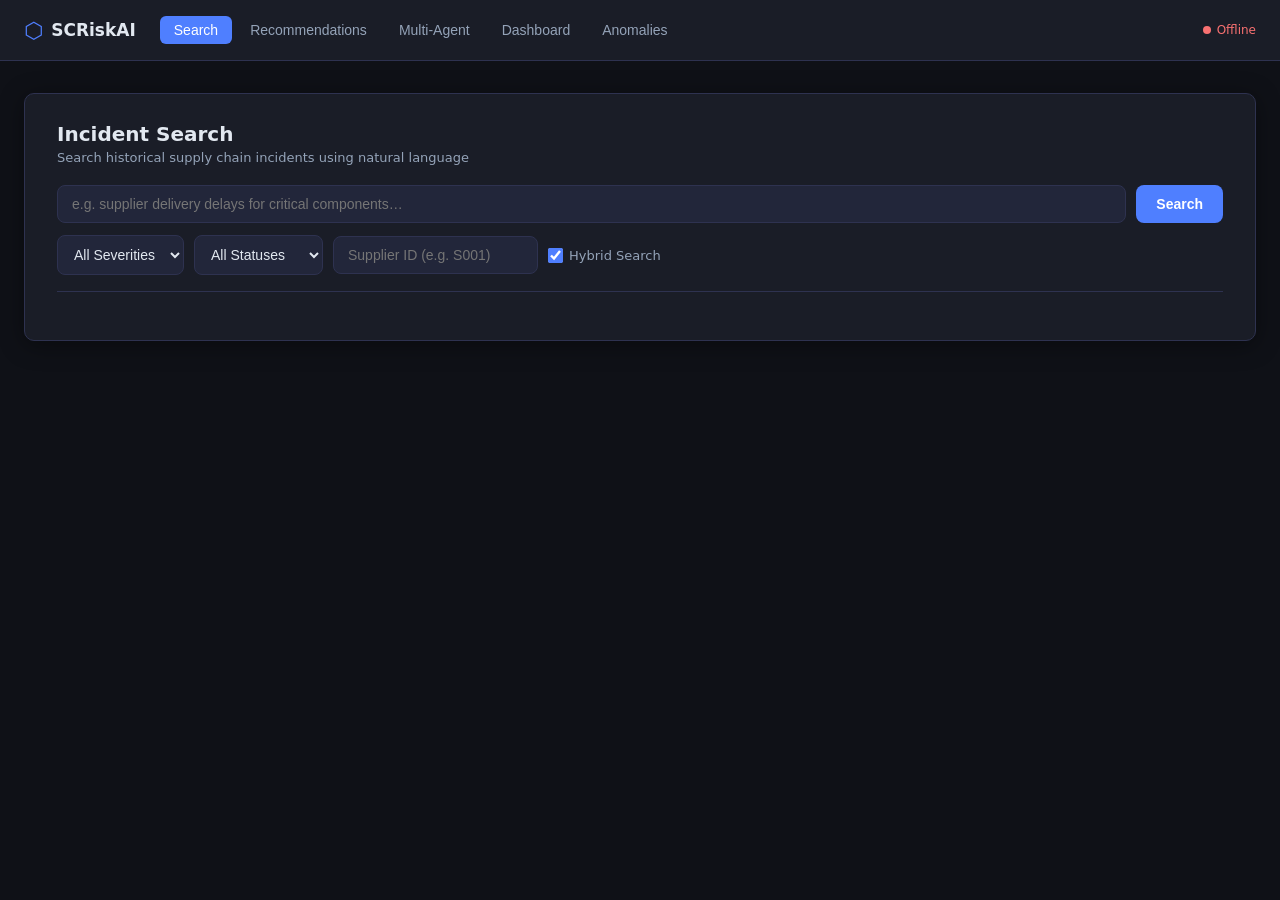
==== frontend/index.html @ 740beb04 "Initial commit: AI-Powered Supply Chain Risk Intelligence Assistant Full-stack supply chain risk int" ====
<!DOCTYPE html>
<html lang="en">
<head>
  <meta charset="UTF-8" />
  <meta name="viewport" content="width=device-width, initial-scale=1.0" />
  <title>Supply Chain Risk Intelligence Assistant</title>
  <link rel="stylesheet" href="styles.css" />
</head>
<body>
  <header class="header">
    <div class="header-inner">
      <div class="logo">
        <span class="logo-icon">⬡</span>
        <span class="logo-text">SC<strong>Risk</strong>AI</span>
      </div>
      <nav class="nav-tabs">
        <button class="tab active" data-tab="search">Search</button>
        <button class="tab" data-tab="recommend">Recommendations</button>
        <button class="tab" data-tab="agents">Multi-Agent</button>
        <button class="tab" data-tab="dashboard">Dashboard</button>
        <button class="tab" data-tab="anomalies">Anomalies</button>
      </nav>
      <div class="health-badge" id="healthBadge">
        <span class="dot"></span> Connecting…
      </div>
    </div>
  </header>

  <main class="main">

    <!-- ── SEARCH TAB ─────────────────────────────────────────────────── -->
    <section class="tab-content active" id="tab-search">
      <div class="panel">
        <h2>Incident Search</h2>
        <p class="subtitle">Search historical supply chain incidents using natural language</p>
        <div class="search-row">
          <input id="searchQuery" class="text-input" type="text"
            placeholder="e.g. supplier delivery delays for critical components…" />
          <button class="btn primary" onclick="doSearch()">Search</button>
        </div>
        <div class="filter-row">
          <select id="fSeverity" class="select"><option value="">All Severities</option><option>critical</option><option>high</option><option>medium</option><option>low</option></select>
          <select id="fStatus" class="select"><option value="">All Statuses</option><option>On-Time</option><option>Delayed</option><option>Critical Delay</option><option>In-Transit</option><option>Delivered</option></select>
          <input id="fSupplier" class="text-input sm" type="text" placeholder="Supplier ID (e.g. S001)" />
          <label class="toggle-label"><input id="useHybrid" type="checkbox" checked /> Hybrid Search</label>
        </div>
        <div id="searchResults" class="results-area"></div>
      </div>
    </section>

    <!-- ── RECOMMENDATIONS TAB ────────────────────────────────────────── -->
    <section class="tab-content" id="tab-recommend">
      <div class="panel">
        <h2>Risk Recommendations</h2>
        <p class="subtitle">AI-generated mitigation strategies with risk assessment</p>
        <div class="search-row">
          <input id="recQuery" class="text-input" type="text"
            placeholder="e.g. port congestion is impacting shipment schedules…" />
          <button class="btn primary" onclick="doRecommend()">Analyze</button>
        </div>
        <div class="filter-row">
          <select id="recSeverity" class="select"><option value="">Any Severity</option><option>critical</option><option>high</option><option>medium</option><option>low</option></select>
          <label class="toggle-label"><input id="evalQuality" type="checkbox" /> LLM Judge Evaluation</label>
        </div>
        <div id="recResults" class="results-area"></div>
      </div>
    </section>

    <!-- ── MULTI-AGENT TAB ────────────────────────────────────────────── -->
    <section class="tab-content" id="tab-agents">
      <div class="panel">
        <h2>Multi-Agent Analysis</h2>
        <p class="subtitle">Parallel Supplier Risk · Shipment · Inventory · Recommendation agents with A2A escalation</p>
        <div class="search-row">
          <input id="agentQuery" class="text-input" type="text"
            placeholder="e.g. warehouse inventory approaching stockout and supplier delays increasing…" />
          <button class="btn primary" onclick="doAgentAnalysis()">Run Agents</button>
        </div>
        <div class="filter-row">
          <input id="agentSupplier" class="text-input sm" type="text" placeholder="Supplier ID (optional)" />
          <input id="agentWarehouse" class="text-input sm" type="text" placeholder="Warehouse (optional)" />
          <label class="toggle-label"><input id="allAgents" type="checkbox" checked /> All Agents</label>
        </div>
        <div id="agentResults" class="results-area"></div>
      </div>
    </section>

    <!-- ── DASHBOARD TAB ──────────────────────────────────────────────── -->
    <section class="tab-content" id="tab-dashboard">
      <div class="panel">
        <h2>Analytics Dashboard</h2>
        <p class="subtitle">Aggregated supply chain metrics</p>
        <button class="btn secondary" onclick="loadDashboard()">Refresh</button>
        <div id="dashboardContent" class="results-area"></div>
      </div>
    </section>

    <!-- ── ANOMALIES TAB ──────────────────────────────────────────────── -->
    <section class="tab-content" id="tab-anomalies">
      <div class="panel">
        <h2>Anomaly Detection</h2>
        <p class="subtitle">IsolationForest anomaly detection with correlation analysis</p>
        <div class="filter-row">
          <label>Contamination Rate:
            <input id="contamination" class="text-input sm" type="number" value="0.05" min="0.01" max="0.5" step="0.01" />
          </label>
          <button class="btn secondary" onclick="loadAnomalies()">Detect Anomalies</button>
        </div>
        <div id="anomalyContent" class="results-area"></div>
      </div>
    </section>

  </main>

  <div id="spinner" class="spinner hidden">
    <div class="spinner-ring"></div>
    <p>Analyzing…</p>
  </div>

  <script src="app.js"></script>
</body>
</html>
---- frontend/styles.css ----
:root {
  --bg: #0f1117;
  --surface: #1a1d27;
  --surface2: #22263a;
  --border: #2e3250;
  --accent: #4f7fff;
  --accent2: #7c5cfc;
  --success: #34d399;
  --warning: #fbbf24;
  --danger: #f87171;
  --text: #e2e8f0;
  --muted: #94a3b8;
  --radius: 10px;
  --shadow: 0 4px 24px rgba(0,0,0,.4);
}

* { box-sizing: border-box; margin: 0; padding: 0; }

body {
  font-family: 'Segoe UI', system-ui, -apple-system, sans-serif;
  background: var(--bg);
  color: var(--text);
  min-height: 100vh;
}

/* ─── Header ──────────────────────────────────────────────────────────── */
.header {
  background: var(--surface);
  border-bottom: 1px solid var(--border);
  position: sticky; top: 0; z-index: 100;
}
.header-inner {
  max-width: 1280px; margin: 0 auto;
  padding: 0 24px;
  display: flex; align-items: center; gap: 24px;
  height: 60px;
}
.logo { display: flex; align-items: center; gap: 8px; text-decoration: none; color: var(--text); }
.logo-icon { font-size: 22px; color: var(--accent); }
.logo-text { font-size: 17px; font-weight: 600; white-space: nowrap; }

.nav-tabs { display: flex; gap: 4px; flex: 1; }
.tab {
  padding: 6px 14px; border: none; border-radius: 6px;
  background: transparent; color: var(--muted); cursor: pointer;
  font-size: 14px; font-weight: 500; transition: all .15s;
}
.tab:hover { background: var(--surface2); color: var(--text); }
.tab.active { background: var(--accent); color: #fff; }

.health-badge {
  display: flex; align-items: center; gap: 6px;
  font-size: 12px; color: var(--muted); white-space: nowrap;
}
.health-badge .dot {
  width: 8px; height: 8px; border-radius: 50%; background: var(--muted);
}
.health-badge.ok .dot  { background: var(--success); }
.health-badge.ok       { color: var(--success); }
.health-badge.err .dot { background: var(--danger); }
.health-badge.err      { color: var(--danger); }

/* ─── Main ────────────────────────────────────────────────────────────── */
.main { max-width: 1280px; margin: 0 auto; padding: 32px 24px; }

.tab-content { display: none; }
.tab-content.active { display: block; }

/* ─── Panel ───────────────────────────────────────────────────────────── */
.panel {
  background: var(--surface);
  border: 1px solid var(--border);
  border-radius: var(--radius);
  padding: 28px 32px;
  box-shadow: var(--shadow);
}
.panel h2 { font-size: 20px; font-weight: 700; margin-bottom: 4px; }
.subtitle  { color: var(--muted); font-size: 13px; margin-bottom: 20px; }

/* ─── Form Controls ───────────────────────────────────────────────────── */
.search-row { display: flex; gap: 10px; margin-bottom: 12px; }
.filter-row {
  display: flex; flex-wrap: wrap; gap: 10px; align-items: center;
  margin-bottom: 20px; padding-bottom: 16px;
  border-bottom: 1px solid var(--border);
}

.text-input {
  flex: 1; padding: 10px 14px;
  background: var(--surface2); border: 1px solid var(--border);
  border-radius: 8px; color: var(--text); font-size: 14px;
  outline: none; transition: border-color .15s;
}
.text-input:focus { border-color: var(--accent); }
.text-input.sm { flex: 0 0 160px; }

.select {
  padding: 10px 12px;
  background: var(--surface2); border: 1px solid var(--border);
  border-radius: 8px; color: var(--text); font-size: 14px;
  cursor: pointer; outline: none;
}

.toggle-label {
  display: flex; align-items: center; gap: 6px;
  font-size: 13px; color: var(--muted); cursor: pointer;
}
.toggle-label input[type=checkbox] { accent-color: var(--accent); width: 15px; height: 15px; }

.btn {
  padding: 10px 20px; border: none; border-radius: 8px;
  font-size: 14px; font-weight: 600; cursor: pointer; transition: all .15s;
  white-space: nowrap;
}
.btn.primary  { background: var(--accent); color: #fff; }
.btn.primary:hover  { background: #3a6de0; }
.btn.secondary { background: var(--surface2); color: var(--text); border: 1px solid var(--border); }
.btn.secondary:hover { background: var(--border); }

/* ─── Results Area ────────────────────────────────────────────────────── */
.results-area { margin-top: 8px; }

.incident-card {
  background: var(--surface2);
  border: 1px solid var(--border);
  border-radius: 8px; padding: 16px 18px;
  margin-bottom: 12px; position: relative;
  transition: border-color .15s;
}
.incident-card:hover { border-color: var(--accent); }

.incident-header {
  display: flex; justify-content: space-between; align-items: flex-start;
  margin-bottom: 8px;
}
.incident-id { font-size: 11px; color: var(--muted); font-family: monospace; }
.incident-rank { font-size: 11px; color: var(--accent); font-weight: 700; }
.incident-content { font-size: 13px; line-height: 1.6; margin-bottom: 10px; }

.meta-chips { display: flex; flex-wrap: wrap; gap: 6px; }
.chip {
  display: inline-flex; align-items: center; gap: 4px;
  padding: 3px 8px; border-radius: 20px; font-size: 11px; font-weight: 600;
  background: var(--surface); border: 1px solid var(--border);
}
.chip.critical { background: rgba(248,113,113,.12); border-color: var(--danger); color: var(--danger); }
.chip.high     { background: rgba(251,191,36,.12); border-color: var(--warning); color: var(--warning); }
.chip.medium   { background: rgba(79,127,255,.12); border-color: var(--accent); color: var(--accent); }
.chip.low      { background: rgba(52,211,153,.12); border-color: var(--success); color: var(--success); }
.chip.score    { color: var(--muted); }

/* ─── Risk Score Bar ──────────────────────────────────────────────────── */
.risk-panel {
  background: var(--surface2);
  border: 1px solid var(--border);
  border-radius: 8px; padding: 20px; margin-bottom: 16px;
}
.risk-panel h3 { font-size: 15px; margin-bottom: 14px; }
.risk-row { display: flex; align-items: center; gap: 10px; margin-bottom: 8px; }
.risk-label { width: 130px; font-size: 12px; color: var(--muted); }
.risk-bar-wrap { flex: 1; background: var(--border); border-radius: 4px; height: 6px; overflow: hidden; }
.risk-bar { height: 100%; border-radius: 4px; transition: width .5s; }
.risk-value { width: 40px; text-align: right; font-size: 12px; font-weight: 700; }
.risk-bar.critical { background: var(--danger); }
.risk-bar.high     { background: var(--warning); }
.risk-bar.medium   { background: var(--accent); }
.risk-bar.low      { background: var(--success); }

/* ─── Recommendations ─────────────────────────────────────────────────── */
.rec-card {
  background: var(--surface2); border: 1px solid var(--border);
  border-radius: 8px; padding: 16px; margin-bottom: 10px;
  border-left: 3px solid var(--accent2);
}
.rec-priority { font-size: 10px; color: var(--accent2); font-weight: 800; letter-spacing: 1px; text-transform: uppercase; }
.rec-action { font-size: 14px; font-weight: 600; margin: 4px 0 8px; }
.rec-meta { display: flex; gap: 16px; flex-wrap: wrap; }
.rec-meta span { font-size: 12px; color: var(--muted); }
.rec-meta strong { color: var(--text); }

/* ─── Agent Cards ─────────────────────────────────────────────────────── */
.agent-card {
  background: var(--surface2); border: 1px solid var(--border);
  border-radius: 8px; padding: 16px; margin-bottom: 12px;
}
.agent-header { display: flex; justify-content: space-between; margin-bottom: 10px; }
.agent-name { font-size: 14px; font-weight: 700; }
.agent-score { font-size: 14px; font-weight: 800; }
.agent-card.escalated { border-color: var(--danger); }
.escalation-badge {
  display: inline-block; padding: 2px 8px; border-radius: 4px;
  background: rgba(248,113,113,.15); color: var(--danger); font-size: 11px; font-weight: 700;
  margin-bottom: 8px;
}
.list-items { padding-left: 16px; }
.list-items li { font-size: 13px; color: var(--muted); margin-bottom: 4px; line-height: 1.5; }

/* ─── Dashboard Grid ──────────────────────────────────────────────────── */
.dash-grid { display: grid; grid-template-columns: repeat(auto-fill, minmax(200px, 1fr)); gap: 14px; margin-bottom: 20px; }
.dash-stat {
  background: var(--surface2); border: 1px solid var(--border);
  border-radius: 8px; padding: 16px; text-align: center;
}
.dash-stat .stat-val { font-size: 28px; font-weight: 800; color: var(--accent); }
.dash-stat .stat-label { font-size: 12px; color: var(--muted); margin-top: 4px; }
.dash-stat.danger .stat-val { color: var(--danger); }
.dash-stat.warning .stat-val { color: var(--warning); }
.dash-stat.success .stat-val { color: var(--success); }

.section-title { font-size: 13px; font-weight: 700; color: var(--muted); text-transform: uppercase; letter-spacing: .5px; margin: 20px 0 10px; }
.tag-list { display: flex; flex-wrap: wrap; gap: 8px; margin-bottom: 16px; }
.tag { padding: 4px 10px; border-radius: 4px; background: var(--surface); border: 1px solid var(--border); font-size: 12px; }

/* ─── Anomaly ─────────────────────────────────────────────────────────── */
.anomaly-card {
  background: var(--surface2); border: 1px solid rgba(248,113,113,.3);
  border-radius: 8px; padding: 14px; margin-bottom: 10px;
}
.anomaly-score { float: right; font-size: 12px; font-weight: 800; color: var(--danger); }
.anomaly-desc { font-size: 13px; margin-bottom: 8px; }
.anomaly-features { display: flex; flex-wrap: wrap; gap: 6px; }
.anomaly-feature { font-size: 11px; padding: 2px 8px; border-radius: 20px; background: rgba(248,113,113,.1); color: var(--danger); border: 1px solid rgba(248,113,113,.2); }

.insight-item { display: flex; align-items: flex-start; gap: 10px; padding: 10px 0; border-bottom: 1px solid var(--border); }
.insight-icon { font-size: 16px; flex-shrink: 0; }
.insight-text { font-size: 13px; color: var(--muted); line-height: 1.5; }

/* ─── Summary ─────────────────────────────────────────────────────────── */
.summary-box {
  background: linear-gradient(135deg, rgba(79,127,255,.08), rgba(124,92,252,.08));
  border: 1px solid rgba(79,127,255,.25); border-radius: 8px; padding: 14px 16px;
  font-size: 13px; line-height: 1.7; margin-bottom: 16px;
}

.escalation-chain { margin-top: 14px; }
.escalation-item {
  display: flex; align-items: flex-start; gap: 8px;
  padding: 8px 12px; background: rgba(248,113,113,.06);
  border: 1px solid rgba(248,113,113,.15); border-radius: 6px; margin-bottom: 6px;
  font-size: 12px; color: var(--danger);
}

/* ─── Spinner ─────────────────────────────────────────────────────────── */
.spinner {
  position: fixed; inset: 0; display: flex; flex-direction: column;
  align-items: center; justify-content: center;
  background: rgba(15,17,23,.75); backdrop-filter: blur(4px); z-index: 9999;
}
.spinner.hidden { display: none; }
.spinner-ring {
  width: 48px; height: 48px; border: 4px solid var(--border);
  border-top-color: var(--accent); border-radius: 50%;
  animation: spin 0.7s linear infinite;
}
@keyframes spin { to { transform: rotate(360deg); } }
.spinner p { margin-top: 12px; font-size: 14px; color: var(--muted); }

/* ─── Empty / Error ───────────────────────────────────────────────────── */
.empty-state { text-align: center; padding: 40px 0; color: var(--muted); }
.empty-state .icon { font-size: 36px; margin-bottom: 8px; }
.error-box {
  background: rgba(248,113,113,.08); border: 1px solid rgba(248,113,113,.3);
  border-radius: 8px; padding: 14px 16px; color: var(--danger); font-size: 13px;
}

.meta-info { font-size: 12px; color: var(--muted); margin-bottom: 12px; }
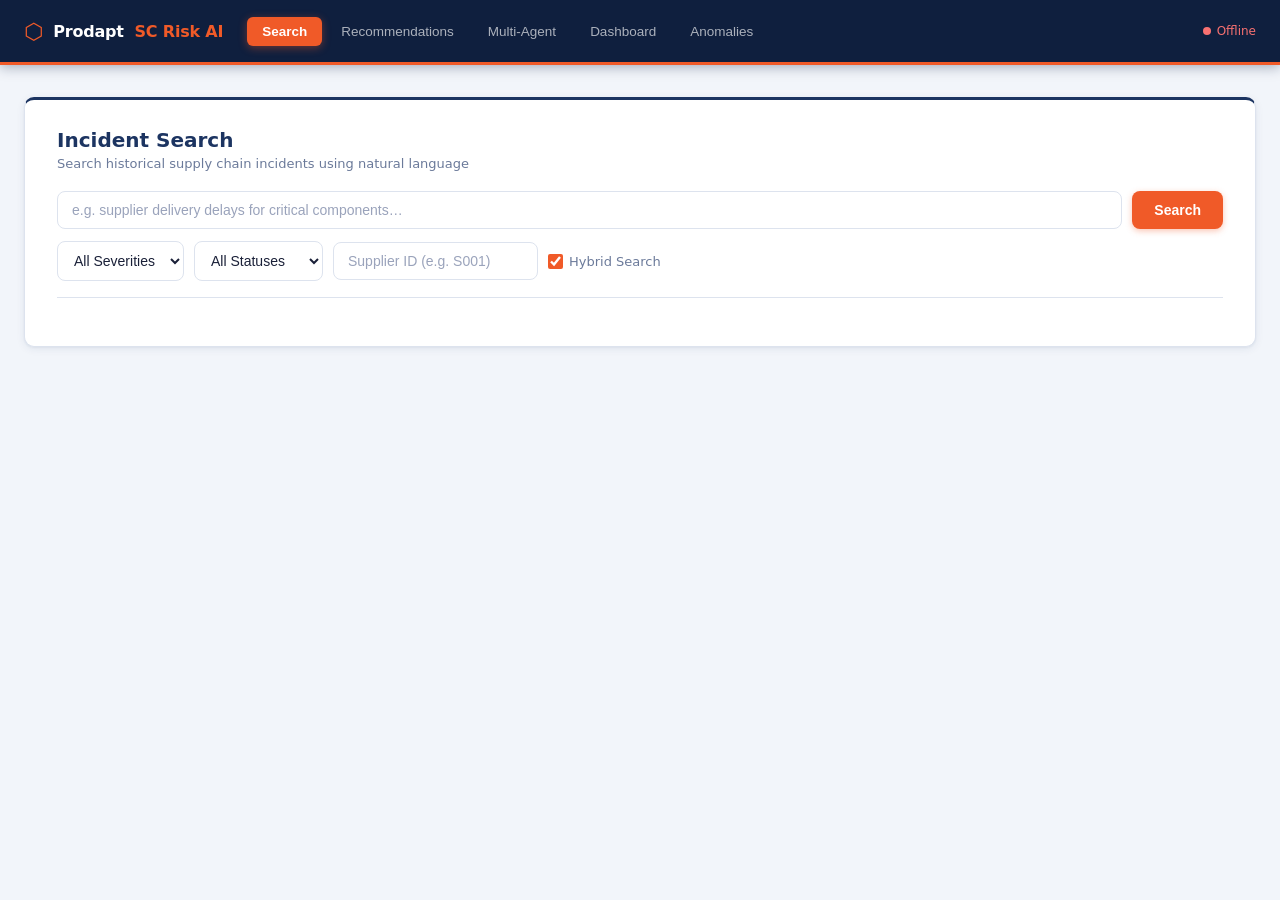
==== commit b6d08db6: "Apply Prodapt Solutions brand theme (navy #1C3461 + orange #F05A28) - Header: dark navy bg with 3px " ====
--- a/frontend/index.html
+++ b/frontend/index.html
@@ -11,7 +11,7 @@
     <div class="header-inner">
       <div class="logo">
         <span class="logo-icon">⬡</span>
-        <span class="logo-text">SC<strong>Risk</strong>AI</span>
+        <span class="logo-text">Prodapt &nbsp;<strong>SC Risk AI</strong></span>
       </div>
       <nav class="nav-tabs">
         <button class="tab active" data-tab="search">Search</button>
--- a/frontend/styles.css
+++ b/frontend/styles.css
@@ -1,17 +1,44 @@
+/* ═══════════════════════════════════════════════════════
+   Prodapt Solutions Brand Theme
+   Primary : #1C3461  (Deep Navy)
+   Accent  : #F05A28  (Prodapt Orange)
+   ═══════════════════════════════════════════════════════ */
 :root {
-  --bg: #0f1117;
-  --surface: #1a1d27;
-  --surface2: #22263a;
-  --border: #2e3250;
-  --accent: #4f7fff;
-  --accent2: #7c5cfc;
-  --success: #34d399;
-  --warning: #fbbf24;
-  --danger: #f87171;
-  --text: #e2e8f0;
-  --muted: #94a3b8;
-  --radius: 10px;
-  --shadow: 0 4px 24px rgba(0,0,0,.4);
+  /* ── Prodapt Brand ────────────────────────────── */
+  --navy:       #1C3461;
+  --navy-light: #243D72;
+  --navy-dark:  #0F1F3E;
+  --navy-bg:    #EEF2F8;
+  --orange:     #F05A28;
+  --orange-hover:#D94C1F;
+  --orange-bg:  #FEF0EB;
+
+  /* ── Surfaces ─────────────────────────────────── */
+  --bg:         #F2F5FA;
+  --surface:    #FFFFFF;
+  --surface2:   #F7F9FC;
+  --border:     #DDE3EE;
+  --border2:    #C8D2E4;
+
+  /* ── Semantics ────────────────────────────────── */
+  --success:    #0A7A4A;
+  --success-bg: #E8F5EE;
+  --warning:    #C47A00;
+  --warning-bg: #FFF8E6;
+  --danger:     #C8201A;
+  --danger-bg:  #FDECEA;
+
+  /* ── Text ─────────────────────────────────────── */
+  --text:       #1A2038;
+  --text2:      #374162;
+  --muted:      #6B7A9A;
+  --muted-light:#9AA3BB;
+
+  /* ── Misc ─────────────────────────────────────── */
+  --radius:     10px;
+  --shadow:     0 2px 8px rgba(28,52,97,.08), 0 1px 2px rgba(28,52,97,.05);
+  --shadow-sm:  0 1px 3px rgba(28,52,97,.07);
+  --shadow-md:  0 4px 20px rgba(28,52,97,.12);
 }
 
 * { box-sizing: border-box; margin: 0; padding: 0; }
@@ -23,61 +50,81 @@
   min-height: 100vh;
 }
 
-/* ─── Header ──────────────────────────────────────────────────────────── */
+/* ═══════════════════════════════════════════════════════
+   HEADER — Prodapt Navy
+   ═══════════════════════════════════════════════════════ */
 .header {
-  background: var(--surface);
-  border-bottom: 1px solid var(--border);
+  background: var(--navy-dark);
+  border-bottom: 3px solid var(--orange);
   position: sticky; top: 0; z-index: 100;
+  box-shadow: 0 2px 12px rgba(15,31,62,.35);
 }
 .header-inner {
   max-width: 1280px; margin: 0 auto;
   padding: 0 24px;
   display: flex; align-items: center; gap: 24px;
-  height: 60px;
-}
-.logo { display: flex; align-items: center; gap: 8px; text-decoration: none; color: var(--text); }
-.logo-icon { font-size: 22px; color: var(--accent); }
-.logo-text { font-size: 17px; font-weight: 600; white-space: nowrap; }
+  height: 62px;
+}
+.logo {
+  display: flex; align-items: center; gap: 10px;
+  text-decoration: none; color: #fff;
+}
+.logo-icon { font-size: 22px; color: var(--orange); }
+.logo-text  { font-size: 16px; font-weight: 700; white-space: nowrap; letter-spacing: -.2px; color: #fff; }
+.logo-text strong { color: var(--orange); }
 
 .nav-tabs { display: flex; gap: 4px; flex: 1; }
 .tab {
-  padding: 6px 14px; border: none; border-radius: 6px;
-  background: transparent; color: var(--muted); cursor: pointer;
-  font-size: 14px; font-weight: 500; transition: all .15s;
-}
-.tab:hover { background: var(--surface2); color: var(--text); }
-.tab.active { background: var(--accent); color: #fff; }
+  padding: 7px 15px; border: none; border-radius: 6px;
+  background: transparent; color: rgba(255,255,255,.65); cursor: pointer;
+  font-size: 13.5px; font-weight: 500; transition: all .15s;
+}
+.tab:hover { background: rgba(255,255,255,.1); color: #fff; }
+.tab.active {
+  background: var(--orange);
+  color: #fff; font-weight: 700;
+  box-shadow: 0 2px 8px rgba(240,90,40,.4);
+}
 
 .health-badge {
   display: flex; align-items: center; gap: 6px;
-  font-size: 12px; color: var(--muted); white-space: nowrap;
+  font-size: 12px; color: rgba(255,255,255,.5); white-space: nowrap;
 }
 .health-badge .dot {
-  width: 8px; height: 8px; border-radius: 50%; background: var(--muted);
-}
-.health-badge.ok .dot  { background: var(--success); }
-.health-badge.ok       { color: var(--success); }
-.health-badge.err .dot { background: var(--danger); }
-.health-badge.err      { color: var(--danger); }
-
-/* ─── Main ────────────────────────────────────────────────────────────── */
+  width: 8px; height: 8px; border-radius: 50%; background: rgba(255,255,255,.25);
+}
+.health-badge.ok .dot  { background: #34d399; }
+.health-badge.ok       { color: #34d399; }
+.health-badge.err .dot { background: #f87171; }
+.health-badge.err      { color: #f87171; }
+
+/* ═══════════════════════════════════════════════════════
+   LAYOUT
+   ═══════════════════════════════════════════════════════ */
 .main { max-width: 1280px; margin: 0 auto; padding: 32px 24px; }
-
 .tab-content { display: none; }
 .tab-content.active { display: block; }
 
-/* ─── Panel ───────────────────────────────────────────────────────────── */
+/* ═══════════════════════════════════════════════════════
+   PANEL
+   ═══════════════════════════════════════════════════════ */
 .panel {
   background: var(--surface);
   border: 1px solid var(--border);
   border-radius: var(--radius);
   padding: 28px 32px;
   box-shadow: var(--shadow);
-}
-.panel h2 { font-size: 20px; font-weight: 700; margin-bottom: 4px; }
-.subtitle  { color: var(--muted); font-size: 13px; margin-bottom: 20px; }
-
-/* ─── Form Controls ───────────────────────────────────────────────────── */
+  border-top: 3px solid var(--navy);
+}
+.panel h2 {
+  font-size: 20px; font-weight: 700; margin-bottom: 4px;
+  color: var(--navy);
+}
+.subtitle { color: var(--muted); font-size: 13px; margin-bottom: 20px; }
+
+/* ═══════════════════════════════════════════════════════
+   FORM CONTROLS
+   ═══════════════════════════════════════════════════════ */
 .search-row { display: flex; gap: 10px; margin-bottom: 12px; }
 .filter-row {
   display: flex; flex-wrap: wrap; gap: 10px; align-items: center;
@@ -87,180 +134,265 @@
 
 .text-input {
   flex: 1; padding: 10px 14px;
-  background: var(--surface2); border: 1px solid var(--border);
+  background: #fff; border: 1.5px solid var(--border);
   border-radius: 8px; color: var(--text); font-size: 14px;
-  outline: none; transition: border-color .15s;
-}
-.text-input:focus { border-color: var(--accent); }
+  outline: none; transition: border-color .15s, box-shadow .15s;
+}
+.text-input:focus {
+  border-color: var(--navy);
+  box-shadow: 0 0 0 3px rgba(28,52,97,.1);
+}
 .text-input.sm { flex: 0 0 160px; }
+.text-input::placeholder { color: var(--muted-light); }
 
 .select {
   padding: 10px 12px;
-  background: var(--surface2); border: 1px solid var(--border);
+  background: #fff; border: 1.5px solid var(--border);
   border-radius: 8px; color: var(--text); font-size: 14px;
-  cursor: pointer; outline: none;
-}
+  cursor: pointer; outline: none; transition: border-color .15s;
+}
+.select:focus { border-color: var(--navy); }
 
 .toggle-label {
   display: flex; align-items: center; gap: 6px;
   font-size: 13px; color: var(--muted); cursor: pointer;
 }
-.toggle-label input[type=checkbox] { accent-color: var(--accent); width: 15px; height: 15px; }
+.toggle-label input[type=checkbox] { accent-color: var(--orange); width: 15px; height: 15px; }
 
 .btn {
-  padding: 10px 20px; border: none; border-radius: 8px;
-  font-size: 14px; font-weight: 600; cursor: pointer; transition: all .15s;
-  white-space: nowrap;
-}
-.btn.primary  { background: var(--accent); color: #fff; }
-.btn.primary:hover  { background: #3a6de0; }
-.btn.secondary { background: var(--surface2); color: var(--text); border: 1px solid var(--border); }
-.btn.secondary:hover { background: var(--border); }
-
-/* ─── Results Area ────────────────────────────────────────────────────── */
+  padding: 10px 22px; border: none; border-radius: 8px;
+  font-size: 14px; font-weight: 600; cursor: pointer;
+  transition: all .15s; white-space: nowrap;
+}
+.btn.primary {
+  background: var(--orange); color: #fff;
+  box-shadow: 0 2px 6px rgba(240,90,40,.35);
+}
+.btn.primary:hover {
+  background: var(--orange-hover);
+  box-shadow: 0 3px 10px rgba(240,90,40,.45);
+  transform: translateY(-1px);
+}
+.btn.secondary {
+  background: #fff; color: var(--navy);
+  border: 1.5px solid var(--border2);
+  box-shadow: var(--shadow-sm);
+}
+.btn.secondary:hover {
+  background: var(--navy-bg); border-color: var(--navy);
+}
+
+/* ═══════════════════════════════════════════════════════
+   INCIDENT CARDS
+   ═══════════════════════════════════════════════════════ */
 .results-area { margin-top: 8px; }
 
 .incident-card {
-  background: var(--surface2);
+  background: #fff;
   border: 1px solid var(--border);
-  border-radius: 8px; padding: 16px 18px;
-  margin-bottom: 12px; position: relative;
-  transition: border-color .15s;
-}
-.incident-card:hover { border-color: var(--accent); }
+  border-left: 4px solid var(--navy);
+  border-radius: 9px; padding: 16px 18px;
+  margin-bottom: 10px;
+  transition: border-color .15s, box-shadow .15s;
+  box-shadow: var(--shadow-sm);
+}
+.incident-card:hover {
+  border-color: var(--orange);
+  border-left-color: var(--orange);
+  box-shadow: var(--shadow-md);
+}
 
 .incident-header {
   display: flex; justify-content: space-between; align-items: flex-start;
   margin-bottom: 8px;
 }
 .incident-id { font-size: 11px; color: var(--muted); font-family: monospace; }
-.incident-rank { font-size: 11px; color: var(--accent); font-weight: 700; }
-.incident-content { font-size: 13px; line-height: 1.6; margin-bottom: 10px; }
+.incident-rank { font-size: 11px; color: var(--orange); font-weight: 700; }
+.incident-content { font-size: 13px; line-height: 1.65; margin-bottom: 10px; color: var(--text2); }
 
 .meta-chips { display: flex; flex-wrap: wrap; gap: 6px; }
 .chip {
   display: inline-flex; align-items: center; gap: 4px;
-  padding: 3px 8px; border-radius: 20px; font-size: 11px; font-weight: 600;
-  background: var(--surface); border: 1px solid var(--border);
-}
-.chip.critical { background: rgba(248,113,113,.12); border-color: var(--danger); color: var(--danger); }
-.chip.high     { background: rgba(251,191,36,.12); border-color: var(--warning); color: var(--warning); }
-.chip.medium   { background: rgba(79,127,255,.12); border-color: var(--accent); color: var(--accent); }
-.chip.low      { background: rgba(52,211,153,.12); border-color: var(--success); color: var(--success); }
-.chip.score    { color: var(--muted); }
-
-/* ─── Risk Score Bar ──────────────────────────────────────────────────── */
+  padding: 3px 9px; border-radius: 20px;
+  font-size: 11px; font-weight: 600;
+  background: var(--surface2); border: 1px solid var(--border); color: var(--text2);
+}
+.chip.critical { background: var(--danger-bg);  border-color: #f5a9a6; color: var(--danger); }
+.chip.high     { background: var(--warning-bg); border-color: #f0d080; color: var(--warning); }
+.chip.medium   { background: var(--navy-bg);    border-color: #b3c2e0; color: var(--navy); }
+.chip.low      { background: var(--success-bg); border-color: #8ed5b2; color: var(--success); }
+.chip.score    { color: var(--muted); background: var(--surface2); }
+
+/* ═══════════════════════════════════════════════════════
+   RISK SCORE BARS
+   ═══════════════════════════════════════════════════════ */
 .risk-panel {
-  background: var(--surface2);
-  border: 1px solid var(--border);
-  border-radius: 8px; padding: 20px; margin-bottom: 16px;
-}
-.risk-panel h3 { font-size: 15px; margin-bottom: 14px; }
+  background: var(--navy-bg);
+  border: 1px solid var(--border2);
+  border-radius: 9px; padding: 20px; margin-bottom: 16px;
+}
+.risk-panel h3 { font-size: 15px; font-weight: 700; margin-bottom: 14px; color: var(--navy); }
 .risk-row { display: flex; align-items: center; gap: 10px; margin-bottom: 8px; }
 .risk-label { width: 130px; font-size: 12px; color: var(--muted); }
-.risk-bar-wrap { flex: 1; background: var(--border); border-radius: 4px; height: 6px; overflow: hidden; }
+.risk-bar-wrap { flex: 1; background: var(--border); border-radius: 4px; height: 7px; overflow: hidden; }
 .risk-bar { height: 100%; border-radius: 4px; transition: width .5s; }
 .risk-value { width: 40px; text-align: right; font-size: 12px; font-weight: 700; }
 .risk-bar.critical { background: var(--danger); }
 .risk-bar.high     { background: var(--warning); }
-.risk-bar.medium   { background: var(--accent); }
+.risk-bar.medium   { background: var(--navy); }
 .risk-bar.low      { background: var(--success); }
 
-/* ─── Recommendations ─────────────────────────────────────────────────── */
+/* ═══════════════════════════════════════════════════════
+   RECOMMENDATIONS
+   ═══════════════════════════════════════════════════════ */
 .rec-card {
-  background: var(--surface2); border: 1px solid var(--border);
-  border-radius: 8px; padding: 16px; margin-bottom: 10px;
-  border-left: 3px solid var(--accent2);
-}
-.rec-priority { font-size: 10px; color: var(--accent2); font-weight: 800; letter-spacing: 1px; text-transform: uppercase; }
-.rec-action { font-size: 14px; font-weight: 600; margin: 4px 0 8px; }
+  background: #fff;
+  border: 1px solid var(--border);
+  border-left: 4px solid var(--orange);
+  border-radius: 9px; padding: 16px 18px; margin-bottom: 10px;
+  box-shadow: var(--shadow-sm);
+}
+.rec-priority {
+  font-size: 10px; color: var(--orange);
+  font-weight: 800; letter-spacing: 1px; text-transform: uppercase;
+}
+.rec-action { font-size: 14px; font-weight: 600; margin: 5px 0 8px; color: var(--navy); }
 .rec-meta { display: flex; gap: 16px; flex-wrap: wrap; }
 .rec-meta span { font-size: 12px; color: var(--muted); }
-.rec-meta strong { color: var(--text); }
-
-/* ─── Agent Cards ─────────────────────────────────────────────────────── */
+.rec-meta strong { color: var(--text2); }
+
+/* ═══════════════════════════════════════════════════════
+   AGENT CARDS
+   ═══════════════════════════════════════════════════════ */
 .agent-card {
-  background: var(--surface2); border: 1px solid var(--border);
-  border-radius: 8px; padding: 16px; margin-bottom: 12px;
+  background: #fff;
+  border: 1px solid var(--border);
+  border-left: 4px solid var(--navy);
+  border-radius: 9px; padding: 16px 18px; margin-bottom: 12px;
+  box-shadow: var(--shadow-sm);
 }
 .agent-header { display: flex; justify-content: space-between; margin-bottom: 10px; }
-.agent-name { font-size: 14px; font-weight: 700; }
+.agent-name { font-size: 14px; font-weight: 700; color: var(--navy); }
 .agent-score { font-size: 14px; font-weight: 800; }
-.agent-card.escalated { border-color: var(--danger); }
+.agent-card.escalated { border-left-color: var(--danger); background: #fffafa; }
 .escalation-badge {
-  display: inline-block; padding: 2px 8px; border-radius: 4px;
-  background: rgba(248,113,113,.15); color: var(--danger); font-size: 11px; font-weight: 700;
-  margin-bottom: 8px;
-}
-.list-items { padding-left: 16px; }
-.list-items li { font-size: 13px; color: var(--muted); margin-bottom: 4px; line-height: 1.5; }
-
-/* ─── Dashboard Grid ──────────────────────────────────────────────────── */
-.dash-grid { display: grid; grid-template-columns: repeat(auto-fill, minmax(200px, 1fr)); gap: 14px; margin-bottom: 20px; }
+  display: inline-block; padding: 3px 10px; border-radius: 6px;
+  background: var(--danger-bg); color: var(--danger);
+  font-size: 11px; font-weight: 700; margin-bottom: 8px;
+  border: 1px solid #f5a9a6;
+}
+.list-items { padding-left: 18px; }
+.list-items li { font-size: 13px; color: var(--text2); margin-bottom: 5px; line-height: 1.5; }
+
+/* ═══════════════════════════════════════════════════════
+   DASHBOARD
+   ═══════════════════════════════════════════════════════ */
+.dash-grid {
+  display: grid; grid-template-columns: repeat(auto-fill, minmax(200px, 1fr));
+  gap: 14px; margin-bottom: 20px;
+}
 .dash-stat {
-  background: var(--surface2); border: 1px solid var(--border);
-  border-radius: 8px; padding: 16px; text-align: center;
-}
-.dash-stat .stat-val { font-size: 28px; font-weight: 800; color: var(--accent); }
-.dash-stat .stat-label { font-size: 12px; color: var(--muted); margin-top: 4px; }
-.dash-stat.danger .stat-val { color: var(--danger); }
+  background: #fff; border: 1px solid var(--border);
+  border-radius: 9px; padding: 20px; text-align: center;
+  box-shadow: var(--shadow-sm);
+  border-top: 3px solid var(--navy);
+  transition: box-shadow .15s;
+}
+.dash-stat:hover { box-shadow: var(--shadow-md); }
+.dash-stat .stat-val { font-size: 30px; font-weight: 800; color: var(--navy); }
+.dash-stat .stat-label { font-size: 12px; color: var(--muted); margin-top: 6px; font-weight: 500; }
+.dash-stat.danger  .stat-val { color: var(--danger);  border-top-color: var(--danger); }
+.dash-stat.danger  { border-top-color: var(--danger); }
 .dash-stat.warning .stat-val { color: var(--warning); }
+.dash-stat.warning { border-top-color: var(--warning); }
 .dash-stat.success .stat-val { color: var(--success); }
-
-.section-title { font-size: 13px; font-weight: 700; color: var(--muted); text-transform: uppercase; letter-spacing: .5px; margin: 20px 0 10px; }
+.dash-stat.success { border-top-color: var(--success); }
+
+.section-title {
+  font-size: 11px; font-weight: 700; color: var(--navy);
+  text-transform: uppercase; letter-spacing: .8px; margin: 22px 0 10px;
+  border-left: 3px solid var(--orange); padding-left: 8px;
+}
 .tag-list { display: flex; flex-wrap: wrap; gap: 8px; margin-bottom: 16px; }
-.tag { padding: 4px 10px; border-radius: 4px; background: var(--surface); border: 1px solid var(--border); font-size: 12px; }
-
-/* ─── Anomaly ─────────────────────────────────────────────────────────── */
+.tag {
+  padding: 4px 10px; border-radius: 6px;
+  background: var(--navy-bg); border: 1px solid var(--border2);
+  font-size: 12px; color: var(--navy-light);
+}
+
+/* ═══════════════════════════════════════════════════════
+   ANOMALIES
+   ═══════════════════════════════════════════════════════ */
 .anomaly-card {
-  background: var(--surface2); border: 1px solid rgba(248,113,113,.3);
-  border-radius: 8px; padding: 14px; margin-bottom: 10px;
+  background: #fff; border: 1px solid var(--border);
+  border-left: 4px solid var(--danger);
+  border-radius: 9px; padding: 14px 16px; margin-bottom: 10px;
+  box-shadow: var(--shadow-sm);
 }
 .anomaly-score { float: right; font-size: 12px; font-weight: 800; color: var(--danger); }
-.anomaly-desc { font-size: 13px; margin-bottom: 8px; }
+.anomaly-desc { font-size: 13px; margin-bottom: 8px; color: var(--text2); }
 .anomaly-features { display: flex; flex-wrap: wrap; gap: 6px; }
-.anomaly-feature { font-size: 11px; padding: 2px 8px; border-radius: 20px; background: rgba(248,113,113,.1); color: var(--danger); border: 1px solid rgba(248,113,113,.2); }
-
-.insight-item { display: flex; align-items: flex-start; gap: 10px; padding: 10px 0; border-bottom: 1px solid var(--border); }
+.anomaly-feature {
+  font-size: 11px; padding: 3px 9px; border-radius: 20px;
+  background: var(--danger-bg); color: var(--danger);
+  border: 1px solid #f5a9a6;
+}
+
+.insight-item {
+  display: flex; align-items: flex-start; gap: 10px;
+  padding: 11px 0; border-bottom: 1px solid var(--border);
+}
 .insight-icon { font-size: 16px; flex-shrink: 0; }
-.insight-text { font-size: 13px; color: var(--muted); line-height: 1.5; }
-
-/* ─── Summary ─────────────────────────────────────────────────────────── */
+.insight-text { font-size: 13px; color: var(--text2); line-height: 1.55; }
+
+/* ═══════════════════════════════════════════════════════
+   SUMMARY / ESCALATION
+   ═══════════════════════════════════════════════════════ */
 .summary-box {
-  background: linear-gradient(135deg, rgba(79,127,255,.08), rgba(124,92,252,.08));
-  border: 1px solid rgba(79,127,255,.25); border-radius: 8px; padding: 14px 16px;
-  font-size: 13px; line-height: 1.7; margin-bottom: 16px;
+  background: var(--navy-bg);
+  border: 1px solid var(--border2);
+  border-left: 4px solid var(--navy);
+  border-radius: 9px; padding: 14px 18px;
+  font-size: 13px; line-height: 1.7; margin-bottom: 16px; color: var(--text2);
 }
 
 .escalation-chain { margin-top: 14px; }
 .escalation-item {
   display: flex; align-items: flex-start; gap: 8px;
-  padding: 8px 12px; background: rgba(248,113,113,.06);
-  border: 1px solid rgba(248,113,113,.15); border-radius: 6px; margin-bottom: 6px;
-  font-size: 12px; color: var(--danger);
-}
-
-/* ─── Spinner ─────────────────────────────────────────────────────────── */
+  padding: 9px 12px; background: var(--danger-bg);
+  border: 1px solid #f5a9a6; border-radius: 7px; margin-bottom: 6px;
+  font-size: 12px; color: var(--danger); font-weight: 500;
+}
+
+/* ═══════════════════════════════════════════════════════
+   SPINNER
+   ═══════════════════════════════════════════════════════ */
 .spinner {
   position: fixed; inset: 0; display: flex; flex-direction: column;
   align-items: center; justify-content: center;
-  background: rgba(15,17,23,.75); backdrop-filter: blur(4px); z-index: 9999;
+  background: rgba(242,245,250,.88); backdrop-filter: blur(4px); z-index: 9999;
 }
 .spinner.hidden { display: none; }
 .spinner-ring {
-  width: 48px; height: 48px; border: 4px solid var(--border);
-  border-top-color: var(--accent); border-radius: 50%;
-  animation: spin 0.7s linear infinite;
+  width: 48px; height: 48px;
+  border: 4px solid var(--border2);
+  border-top-color: var(--orange);
+  border-radius: 50%; animation: spin 0.7s linear infinite;
 }
 @keyframes spin { to { transform: rotate(360deg); } }
-.spinner p { margin-top: 12px; font-size: 14px; color: var(--muted); }
-
-/* ─── Empty / Error ───────────────────────────────────────────────────── */
-.empty-state { text-align: center; padding: 40px 0; color: var(--muted); }
-.empty-state .icon { font-size: 36px; margin-bottom: 8px; }
+.spinner p { margin-top: 12px; font-size: 14px; color: var(--muted); font-weight: 500; }
+
+/* ═══════════════════════════════════════════════════════
+   EMPTY / ERROR
+   ═══════════════════════════════════════════════════════ */
+.empty-state { text-align: center; padding: 40px 0; color: var(--muted-light); }
+.empty-state .icon { font-size: 36px; margin-bottom: 10px; }
 .error-box {
-  background: rgba(248,113,113,.08); border: 1px solid rgba(248,113,113,.3);
-  border-radius: 8px; padding: 14px 16px; color: var(--danger); font-size: 13px;
+  background: var(--danger-bg); border: 1.5px solid #f5a9a6;
+  border-left: 4px solid var(--danger);
+  border-radius: 9px; padding: 14px 18px;
+  color: var(--danger); font-size: 13px; line-height: 1.6;
 }
 
 .meta-info { font-size: 12px; color: var(--muted); margin-bottom: 12px; }
+.meta-info strong { color: var(--text2); }
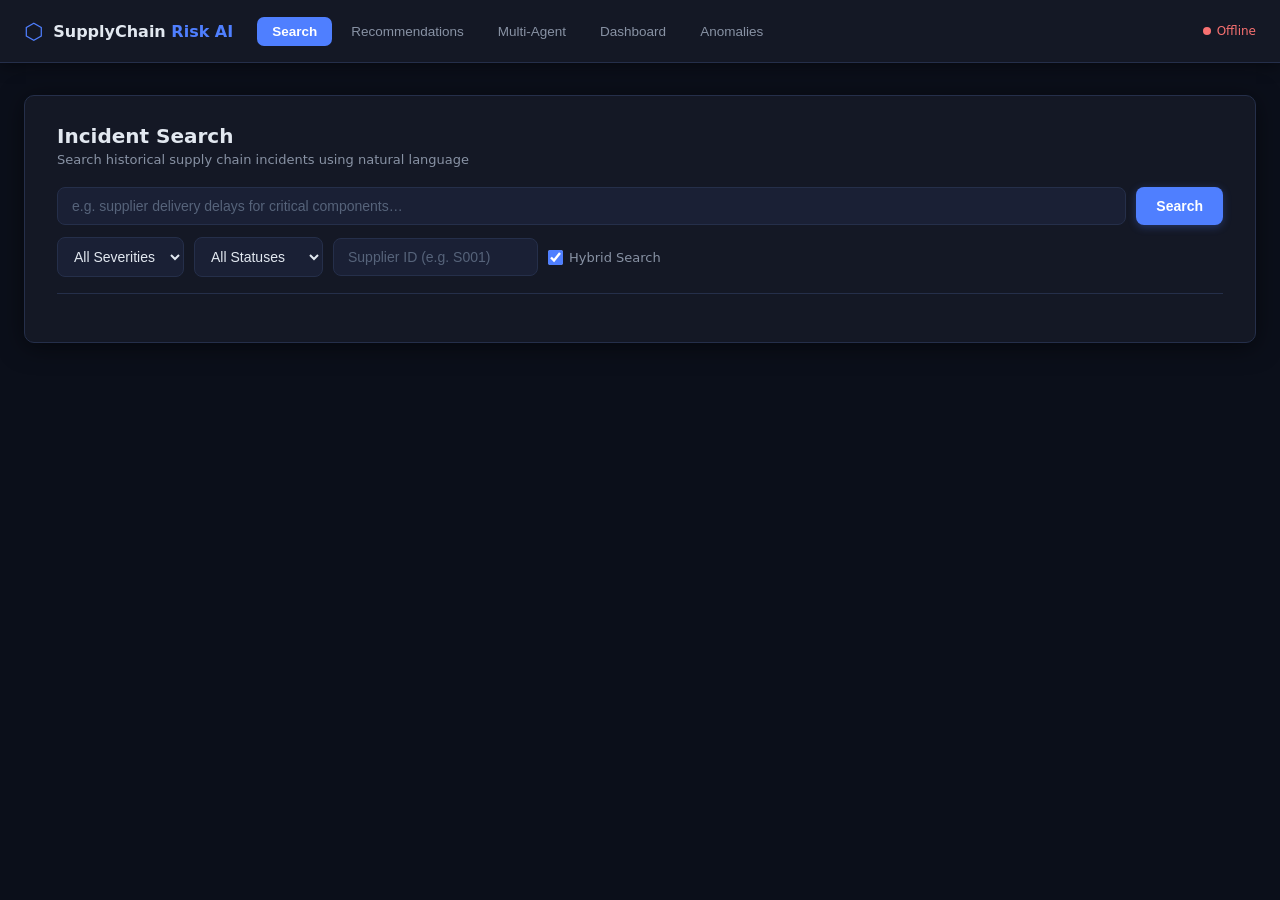
==== commit da46260e: "Dark theme + rename logo to SupplyChain Risk AI - Logo: removed Prodapt, updated to 'SupplyChain Ris" ====
--- a/frontend/index.html
+++ b/frontend/index.html
@@ -11,7 +11,7 @@
     <div class="header-inner">
       <div class="logo">
         <span class="logo-icon">⬡</span>
-        <span class="logo-text">Prodapt &nbsp;<strong>SC Risk AI</strong></span>
+        <span class="logo-text">SupplyChain <strong>Risk AI</strong></span>
       </div>
       <nav class="nav-tabs">
         <button class="tab active" data-tab="search">Search</button>
--- a/frontend/styles.css
+++ b/frontend/styles.css
@@ -1,44 +1,27 @@
-/* ═══════════════════════════════════════════════════════
-   Prodapt Solutions Brand Theme
-   Primary : #1C3461  (Deep Navy)
-   Accent  : #F05A28  (Prodapt Orange)
-   ═══════════════════════════════════════════════════════ */
 :root {
-  /* ── Prodapt Brand ────────────────────────────── */
-  --navy:       #1C3461;
-  --navy-light: #243D72;
-  --navy-dark:  #0F1F3E;
-  --navy-bg:    #EEF2F8;
-  --orange:     #F05A28;
-  --orange-hover:#D94C1F;
-  --orange-bg:  #FEF0EB;
-
-  /* ── Surfaces ─────────────────────────────────── */
-  --bg:         #F2F5FA;
-  --surface:    #FFFFFF;
-  --surface2:   #F7F9FC;
-  --border:     #DDE3EE;
-  --border2:    #C8D2E4;
-
-  /* ── Semantics ────────────────────────────────── */
-  --success:    #0A7A4A;
-  --success-bg: #E8F5EE;
-  --warning:    #C47A00;
-  --warning-bg: #FFF8E6;
-  --danger:     #C8201A;
-  --danger-bg:  #FDECEA;
-
-  /* ── Text ─────────────────────────────────────── */
-  --text:       #1A2038;
-  --text2:      #374162;
-  --muted:      #6B7A9A;
-  --muted-light:#9AA3BB;
-
-  /* ── Misc ─────────────────────────────────────── */
+  --bg:         #0b0f1a;
+  --surface:    #141825;
+  --surface2:   #1a2035;
+  --border:     #252f4a;
+  --border2:    #2e3d5e;
+  --accent:     #4f7fff;
+  --accent-bg:  rgba(79,127,255,.12);
+  --accent2:    #7c5cfc;
+  --accent2-bg: rgba(124,92,252,.12);
+  --success:    #34d399;
+  --success-bg: rgba(52,211,153,.1);
+  --warning:    #fbbf24;
+  --warning-bg: rgba(251,191,36,.1);
+  --danger:     #f87171;
+  --danger-bg:  rgba(248,113,113,.1);
+  --text:       #e2e8f0;
+  --text2:      #c8d3e8;
+  --muted:      #8892a4;
+  --muted-light:#56637a;
   --radius:     10px;
-  --shadow:     0 2px 8px rgba(28,52,97,.08), 0 1px 2px rgba(28,52,97,.05);
-  --shadow-sm:  0 1px 3px rgba(28,52,97,.07);
-  --shadow-md:  0 4px 20px rgba(28,52,97,.12);
+  --shadow:     0 4px 24px rgba(0,0,0,.5);
+  --shadow-sm:  0 1px 4px rgba(0,0,0,.35);
+  --shadow-md:  0 8px 32px rgba(0,0,0,.6);
 }
 
 * { box-sizing: border-box; margin: 0; padding: 0; }
@@ -50,14 +33,12 @@
   min-height: 100vh;
 }
 
-/* ═══════════════════════════════════════════════════════
-   HEADER — Prodapt Navy
-   ═══════════════════════════════════════════════════════ */
+/* ─── Header ────────────────────────────────────────────────────────────── */
 .header {
-  background: var(--navy-dark);
-  border-bottom: 3px solid var(--orange);
+  background: var(--surface);
+  border-bottom: 1px solid var(--border);
   position: sticky; top: 0; z-index: 100;
-  box-shadow: 0 2px 12px rgba(15,31,62,.35);
+  box-shadow: 0 2px 16px rgba(0,0,0,.45);
 }
 .header-inner {
   max-width: 1280px; margin: 0 auto;
@@ -65,66 +46,49 @@
   display: flex; align-items: center; gap: 24px;
   height: 62px;
 }
-.logo {
-  display: flex; align-items: center; gap: 10px;
-  text-decoration: none; color: #fff;
-}
-.logo-icon { font-size: 22px; color: var(--orange); }
-.logo-text  { font-size: 16px; font-weight: 700; white-space: nowrap; letter-spacing: -.2px; color: #fff; }
-.logo-text strong { color: var(--orange); }
+.logo { display: flex; align-items: center; gap: 10px; text-decoration: none; color: var(--text); }
+.logo-icon { font-size: 22px; color: var(--accent); }
+.logo-text { font-size: 16px; font-weight: 600; white-space: nowrap; color: var(--text); }
+.logo-text strong { color: var(--accent); font-weight: 800; }
 
 .nav-tabs { display: flex; gap: 4px; flex: 1; }
 .tab {
-  padding: 7px 15px; border: none; border-radius: 6px;
-  background: transparent; color: rgba(255,255,255,.65); cursor: pointer;
+  padding: 7px 15px; border: none; border-radius: 7px;
+  background: transparent; color: var(--muted); cursor: pointer;
   font-size: 13.5px; font-weight: 500; transition: all .15s;
 }
-.tab:hover { background: rgba(255,255,255,.1); color: #fff; }
-.tab.active {
-  background: var(--orange);
-  color: #fff; font-weight: 700;
-  box-shadow: 0 2px 8px rgba(240,90,40,.4);
-}
+.tab:hover { background: var(--surface2); color: var(--text); }
+.tab.active { background: var(--accent); color: #fff; font-weight: 700; }
 
 .health-badge {
   display: flex; align-items: center; gap: 6px;
-  font-size: 12px; color: rgba(255,255,255,.5); white-space: nowrap;
+  font-size: 12px; color: var(--muted); white-space: nowrap;
 }
 .health-badge .dot {
-  width: 8px; height: 8px; border-radius: 50%; background: rgba(255,255,255,.25);
-}
-.health-badge.ok .dot  { background: #34d399; }
-.health-badge.ok       { color: #34d399; }
-.health-badge.err .dot { background: #f87171; }
-.health-badge.err      { color: #f87171; }
-
-/* ═══════════════════════════════════════════════════════
-   LAYOUT
-   ═══════════════════════════════════════════════════════ */
+  width: 8px; height: 8px; border-radius: 50%; background: var(--muted-light);
+}
+.health-badge.ok .dot  { background: var(--success); }
+.health-badge.ok       { color: var(--success); }
+.health-badge.err .dot { background: var(--danger); }
+.health-badge.err      { color: var(--danger); }
+
+/* ─── Layout ────────────────────────────────────────────────────────────── */
 .main { max-width: 1280px; margin: 0 auto; padding: 32px 24px; }
 .tab-content { display: none; }
 .tab-content.active { display: block; }
 
-/* ═══════════════════════════════════════════════════════
-   PANEL
-   ═══════════════════════════════════════════════════════ */
+/* ─── Panel ─────────────────────────────────────────────────────────────── */
 .panel {
   background: var(--surface);
   border: 1px solid var(--border);
   border-radius: var(--radius);
   padding: 28px 32px;
   box-shadow: var(--shadow);
-  border-top: 3px solid var(--navy);
-}
-.panel h2 {
-  font-size: 20px; font-weight: 700; margin-bottom: 4px;
-  color: var(--navy);
-}
-.subtitle { color: var(--muted); font-size: 13px; margin-bottom: 20px; }
-
-/* ═══════════════════════════════════════════════════════
-   FORM CONTROLS
-   ═══════════════════════════════════════════════════════ */
+}
+.panel h2 { font-size: 20px; font-weight: 700; margin-bottom: 4px; }
+.subtitle  { color: var(--muted); font-size: 13px; margin-bottom: 20px; }
+
+/* ─── Form Controls ─────────────────────────────────────────────────────── */
 .search-row { display: flex; gap: 10px; margin-bottom: 12px; }
 .filter-row {
   display: flex; flex-wrap: wrap; gap: 10px; align-items: center;
@@ -134,72 +98,55 @@
 
 .text-input {
   flex: 1; padding: 10px 14px;
-  background: #fff; border: 1.5px solid var(--border);
+  background: var(--surface2); border: 1.5px solid var(--border);
   border-radius: 8px; color: var(--text); font-size: 14px;
   outline: none; transition: border-color .15s, box-shadow .15s;
 }
 .text-input:focus {
-  border-color: var(--navy);
-  box-shadow: 0 0 0 3px rgba(28,52,97,.1);
+  border-color: var(--accent);
+  box-shadow: 0 0 0 3px rgba(79,127,255,.15);
 }
 .text-input.sm { flex: 0 0 160px; }
 .text-input::placeholder { color: var(--muted-light); }
 
 .select {
   padding: 10px 12px;
-  background: #fff; border: 1.5px solid var(--border);
+  background: var(--surface2); border: 1.5px solid var(--border);
   border-radius: 8px; color: var(--text); font-size: 14px;
   cursor: pointer; outline: none; transition: border-color .15s;
 }
-.select:focus { border-color: var(--navy); }
+.select:focus { border-color: var(--accent); }
 
 .toggle-label {
   display: flex; align-items: center; gap: 6px;
   font-size: 13px; color: var(--muted); cursor: pointer;
 }
-.toggle-label input[type=checkbox] { accent-color: var(--orange); width: 15px; height: 15px; }
+.toggle-label input[type=checkbox] { accent-color: var(--accent); width: 15px; height: 15px; }
 
 .btn {
-  padding: 10px 22px; border: none; border-radius: 8px;
-  font-size: 14px; font-weight: 600; cursor: pointer;
-  transition: all .15s; white-space: nowrap;
-}
-.btn.primary {
-  background: var(--orange); color: #fff;
-  box-shadow: 0 2px 6px rgba(240,90,40,.35);
-}
-.btn.primary:hover {
-  background: var(--orange-hover);
-  box-shadow: 0 3px 10px rgba(240,90,40,.45);
-  transform: translateY(-1px);
-}
-.btn.secondary {
-  background: #fff; color: var(--navy);
-  border: 1.5px solid var(--border2);
-  box-shadow: var(--shadow-sm);
-}
-.btn.secondary:hover {
-  background: var(--navy-bg); border-color: var(--navy);
-}
-
-/* ═══════════════════════════════════════════════════════
-   INCIDENT CARDS
-   ═══════════════════════════════════════════════════════ */
+  padding: 10px 20px; border: none; border-radius: 8px;
+  font-size: 14px; font-weight: 600; cursor: pointer; transition: all .15s;
+  white-space: nowrap;
+}
+.btn.primary  { background: var(--accent); color: #fff; box-shadow: 0 2px 8px rgba(79,127,255,.3); }
+.btn.primary:hover  { background: #3a6de0; box-shadow: 0 4px 14px rgba(79,127,255,.4); }
+.btn.secondary { background: var(--surface2); color: var(--text); border: 1.5px solid var(--border2); }
+.btn.secondary:hover { background: var(--border); border-color: var(--accent); }
+
+/* ─── Results Area ──────────────────────────────────────────────────────── */
 .results-area { margin-top: 8px; }
 
 .incident-card {
-  background: #fff;
+  background: var(--surface2);
   border: 1px solid var(--border);
-  border-left: 4px solid var(--navy);
   border-radius: 9px; padding: 16px 18px;
   margin-bottom: 10px;
   transition: border-color .15s, box-shadow .15s;
   box-shadow: var(--shadow-sm);
 }
 .incident-card:hover {
-  border-color: var(--orange);
-  border-left-color: var(--orange);
-  box-shadow: var(--shadow-md);
+  border-color: var(--accent);
+  box-shadow: 0 0 0 1px var(--accent), var(--shadow-sm);
 }
 
 .incident-header {
@@ -207,31 +154,28 @@
   margin-bottom: 8px;
 }
 .incident-id { font-size: 11px; color: var(--muted); font-family: monospace; }
-.incident-rank { font-size: 11px; color: var(--orange); font-weight: 700; }
+.incident-rank { font-size: 11px; color: var(--accent); font-weight: 700; }
 .incident-content { font-size: 13px; line-height: 1.65; margin-bottom: 10px; color: var(--text2); }
 
 .meta-chips { display: flex; flex-wrap: wrap; gap: 6px; }
 .chip {
   display: inline-flex; align-items: center; gap: 4px;
-  padding: 3px 9px; border-radius: 20px;
-  font-size: 11px; font-weight: 600;
-  background: var(--surface2); border: 1px solid var(--border); color: var(--text2);
-}
-.chip.critical { background: var(--danger-bg);  border-color: #f5a9a6; color: var(--danger); }
-.chip.high     { background: var(--warning-bg); border-color: #f0d080; color: var(--warning); }
-.chip.medium   { background: var(--navy-bg);    border-color: #b3c2e0; color: var(--navy); }
-.chip.low      { background: var(--success-bg); border-color: #8ed5b2; color: var(--success); }
-.chip.score    { color: var(--muted); background: var(--surface2); }
-
-/* ═══════════════════════════════════════════════════════
-   RISK SCORE BARS
-   ═══════════════════════════════════════════════════════ */
+  padding: 3px 9px; border-radius: 20px; font-size: 11px; font-weight: 600;
+  background: var(--surface); border: 1px solid var(--border); color: var(--text2);
+}
+.chip.critical { background: var(--danger-bg);  border-color: rgba(248,113,113,.35); color: var(--danger); }
+.chip.high     { background: var(--warning-bg); border-color: rgba(251,191,36,.35);  color: var(--warning); }
+.chip.medium   { background: var(--accent-bg);  border-color: rgba(79,127,255,.35);  color: var(--accent); }
+.chip.low      { background: var(--success-bg); border-color: rgba(52,211,153,.35);  color: var(--success); }
+.chip.score    { color: var(--muted); }
+
+/* ─── Risk Score Bars ───────────────────────────────────────────────────── */
 .risk-panel {
-  background: var(--navy-bg);
-  border: 1px solid var(--border2);
+  background: var(--surface2);
+  border: 1px solid var(--border);
   border-radius: 9px; padding: 20px; margin-bottom: 16px;
 }
-.risk-panel h3 { font-size: 15px; font-weight: 700; margin-bottom: 14px; color: var(--navy); }
+.risk-panel h3 { font-size: 15px; font-weight: 700; margin-bottom: 14px; }
 .risk-row { display: flex; align-items: center; gap: 10px; margin-bottom: 8px; }
 .risk-label { width: 130px; font-size: 12px; color: var(--muted); }
 .risk-bar-wrap { flex: 1; background: var(--border); border-radius: 4px; height: 7px; overflow: hidden; }
@@ -239,95 +183,71 @@
 .risk-value { width: 40px; text-align: right; font-size: 12px; font-weight: 700; }
 .risk-bar.critical { background: var(--danger); }
 .risk-bar.high     { background: var(--warning); }
-.risk-bar.medium   { background: var(--navy); }
+.risk-bar.medium   { background: var(--accent); }
 .risk-bar.low      { background: var(--success); }
 
-/* ═══════════════════════════════════════════════════════
-   RECOMMENDATIONS
-   ═══════════════════════════════════════════════════════ */
+/* ─── Recommendations ───────────────────────────────────────────────────── */
 .rec-card {
-  background: #fff;
-  border: 1px solid var(--border);
-  border-left: 4px solid var(--orange);
+  background: var(--surface2); border: 1px solid var(--border);
+  border-left: 3px solid var(--accent2);
   border-radius: 9px; padding: 16px 18px; margin-bottom: 10px;
-  box-shadow: var(--shadow-sm);
-}
-.rec-priority {
-  font-size: 10px; color: var(--orange);
-  font-weight: 800; letter-spacing: 1px; text-transform: uppercase;
-}
-.rec-action { font-size: 14px; font-weight: 600; margin: 5px 0 8px; color: var(--navy); }
+}
+.rec-priority { font-size: 10px; color: var(--accent2); font-weight: 800; letter-spacing: 1px; text-transform: uppercase; }
+.rec-action { font-size: 14px; font-weight: 600; margin: 5px 0 8px; }
 .rec-meta { display: flex; gap: 16px; flex-wrap: wrap; }
 .rec-meta span { font-size: 12px; color: var(--muted); }
-.rec-meta strong { color: var(--text2); }
-
-/* ═══════════════════════════════════════════════════════
-   AGENT CARDS
-   ═══════════════════════════════════════════════════════ */
+.rec-meta strong { color: var(--text); }
+
+/* ─── Agent Cards ───────────────────────────────────────────────────────── */
 .agent-card {
-  background: #fff;
-  border: 1px solid var(--border);
-  border-left: 4px solid var(--navy);
+  background: var(--surface2); border: 1px solid var(--border);
   border-radius: 9px; padding: 16px 18px; margin-bottom: 12px;
-  box-shadow: var(--shadow-sm);
 }
 .agent-header { display: flex; justify-content: space-between; margin-bottom: 10px; }
-.agent-name { font-size: 14px; font-weight: 700; color: var(--navy); }
+.agent-name { font-size: 14px; font-weight: 700; }
 .agent-score { font-size: 14px; font-weight: 800; }
-.agent-card.escalated { border-left-color: var(--danger); background: #fffafa; }
+.agent-card.escalated { border-color: rgba(248,113,113,.4); background: rgba(248,113,113,.05); }
 .escalation-badge {
   display: inline-block; padding: 3px 10px; border-radius: 6px;
   background: var(--danger-bg); color: var(--danger);
   font-size: 11px; font-weight: 700; margin-bottom: 8px;
-  border: 1px solid #f5a9a6;
+  border: 1px solid rgba(248,113,113,.3);
 }
 .list-items { padding-left: 18px; }
-.list-items li { font-size: 13px; color: var(--text2); margin-bottom: 5px; line-height: 1.5; }
-
-/* ═══════════════════════════════════════════════════════
-   DASHBOARD
-   ═══════════════════════════════════════════════════════ */
+.list-items li { font-size: 13px; color: var(--muted); margin-bottom: 5px; line-height: 1.5; }
+
+/* ─── Dashboard Grid ────────────────────────────────────────────────────── */
 .dash-grid {
   display: grid; grid-template-columns: repeat(auto-fill, minmax(200px, 1fr));
   gap: 14px; margin-bottom: 20px;
 }
 .dash-stat {
-  background: #fff; border: 1px solid var(--border);
+  background: var(--surface2); border: 1px solid var(--border);
   border-radius: 9px; padding: 20px; text-align: center;
-  box-shadow: var(--shadow-sm);
-  border-top: 3px solid var(--navy);
-  transition: box-shadow .15s;
-}
-.dash-stat:hover { box-shadow: var(--shadow-md); }
-.dash-stat .stat-val { font-size: 30px; font-weight: 800; color: var(--navy); }
+  box-shadow: var(--shadow-sm); transition: border-color .15s;
+}
+.dash-stat:hover { border-color: var(--accent); }
+.dash-stat .stat-val { font-size: 30px; font-weight: 800; color: var(--accent); }
 .dash-stat .stat-label { font-size: 12px; color: var(--muted); margin-top: 6px; font-weight: 500; }
-.dash-stat.danger  .stat-val { color: var(--danger);  border-top-color: var(--danger); }
-.dash-stat.danger  { border-top-color: var(--danger); }
+.dash-stat.danger  .stat-val { color: var(--danger); }
 .dash-stat.warning .stat-val { color: var(--warning); }
-.dash-stat.warning { border-top-color: var(--warning); }
 .dash-stat.success .stat-val { color: var(--success); }
-.dash-stat.success { border-top-color: var(--success); }
 
 .section-title {
-  font-size: 11px; font-weight: 700; color: var(--navy);
+  font-size: 11px; font-weight: 700; color: var(--muted);
   text-transform: uppercase; letter-spacing: .8px; margin: 22px 0 10px;
-  border-left: 3px solid var(--orange); padding-left: 8px;
 }
 .tag-list { display: flex; flex-wrap: wrap; gap: 8px; margin-bottom: 16px; }
 .tag {
   padding: 4px 10px; border-radius: 6px;
-  background: var(--navy-bg); border: 1px solid var(--border2);
-  font-size: 12px; color: var(--navy-light);
-}
-
-/* ═══════════════════════════════════════════════════════
-   ANOMALIES
-   ═══════════════════════════════════════════════════════ */
+  background: var(--surface2); border: 1px solid var(--border);
+  font-size: 12px; color: var(--text2);
+}
+
+/* ─── Anomalies ─────────────────────────────────────────────────────────── */
 .anomaly-card {
-  background: #fff; border: 1px solid var(--border);
-  border-left: 4px solid var(--danger);
+  background: var(--surface2); border: 1px solid rgba(248,113,113,.25);
   border-radius: 9px; padding: 14px 16px; margin-bottom: 10px;
-  box-shadow: var(--shadow-sm);
 }
 .anomaly-score { float: right; font-size: 12px; font-weight: 800; color: var(--danger); }
 .anomaly-desc { font-size: 13px; margin-bottom: 8px; color: var(--text2); }
@@ -335,7 +255,7 @@
 .anomaly-feature {
   font-size: 11px; padding: 3px 9px; border-radius: 20px;
   background: var(--danger-bg); color: var(--danger);
-  border: 1px solid #f5a9a6;
+  border: 1px solid rgba(248,113,113,.25);
 }
 
 .insight-item {
@@ -343,53 +263,45 @@
   padding: 11px 0; border-bottom: 1px solid var(--border);
 }
 .insight-icon { font-size: 16px; flex-shrink: 0; }
-.insight-text { font-size: 13px; color: var(--text2); line-height: 1.55; }
-
-/* ═══════════════════════════════════════════════════════
-   SUMMARY / ESCALATION
-   ═══════════════════════════════════════════════════════ */
+.insight-text { font-size: 13px; color: var(--muted); line-height: 1.55; }
+
+/* ─── Summary / Escalation ──────────────────────────────────────────────── */
 .summary-box {
-  background: var(--navy-bg);
-  border: 1px solid var(--border2);
-  border-left: 4px solid var(--navy);
-  border-radius: 9px; padding: 14px 18px;
-  font-size: 13px; line-height: 1.7; margin-bottom: 16px; color: var(--text2);
+  background: linear-gradient(135deg, var(--accent-bg), var(--accent2-bg));
+  border: 1px solid rgba(79,127,255,.2); border-radius: 9px;
+  padding: 14px 18px; font-size: 13px; line-height: 1.7; margin-bottom: 16px;
 }
 
 .escalation-chain { margin-top: 14px; }
 .escalation-item {
   display: flex; align-items: flex-start; gap: 8px;
   padding: 9px 12px; background: var(--danger-bg);
-  border: 1px solid #f5a9a6; border-radius: 7px; margin-bottom: 6px;
+  border: 1px solid rgba(248,113,113,.2); border-radius: 7px; margin-bottom: 6px;
   font-size: 12px; color: var(--danger); font-weight: 500;
 }
 
-/* ═══════════════════════════════════════════════════════
-   SPINNER
-   ═══════════════════════════════════════════════════════ */
+/* ─── Spinner ───────────────────────────────────────────────────────────── */
 .spinner {
   position: fixed; inset: 0; display: flex; flex-direction: column;
   align-items: center; justify-content: center;
-  background: rgba(242,245,250,.88); backdrop-filter: blur(4px); z-index: 9999;
+  background: rgba(11,15,26,.8); backdrop-filter: blur(4px); z-index: 9999;
 }
 .spinner.hidden { display: none; }
 .spinner-ring {
   width: 48px; height: 48px;
   border: 4px solid var(--border2);
-  border-top-color: var(--orange);
+  border-top-color: var(--accent);
   border-radius: 50%; animation: spin 0.7s linear infinite;
 }
 @keyframes spin { to { transform: rotate(360deg); } }
 .spinner p { margin-top: 12px; font-size: 14px; color: var(--muted); font-weight: 500; }
 
-/* ═══════════════════════════════════════════════════════
-   EMPTY / ERROR
-   ═══════════════════════════════════════════════════════ */
+/* ─── Empty / Error ─────────────────────────────────────────────────────── */
 .empty-state { text-align: center; padding: 40px 0; color: var(--muted-light); }
 .empty-state .icon { font-size: 36px; margin-bottom: 10px; }
 .error-box {
-  background: var(--danger-bg); border: 1.5px solid #f5a9a6;
-  border-left: 4px solid var(--danger);
+  background: var(--danger-bg); border: 1.5px solid rgba(248,113,113,.3);
+  border-left: 3px solid var(--danger);
   border-radius: 9px; padding: 14px 18px;
   color: var(--danger); font-size: 13px; line-height: 1.6;
 }
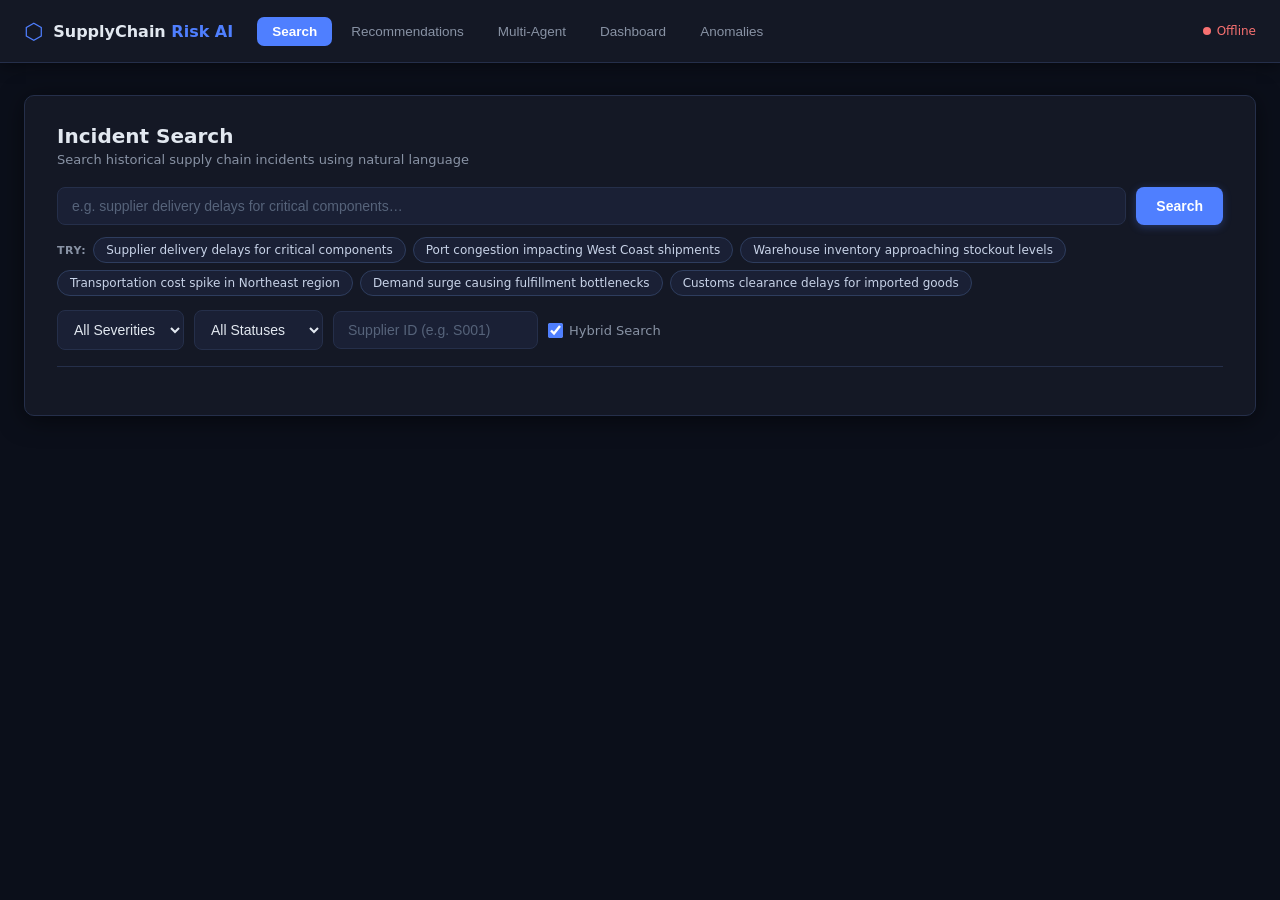
==== commit f4e1a90d: "Add 6 sample queries to Search, Recommendations, and Multi-Agent tabs Each tab has a 'Try:' chip row" ====
--- a/frontend/index.html
+++ b/frontend/index.html
@@ -38,6 +38,15 @@
             placeholder="e.g. supplier delivery delays for critical components…" />
           <button class="btn primary" onclick="doSearch()">Search</button>
         </div>
+        <div class="sample-queries">
+          <span class="sample-label">Try:</span>
+          <button class="sample-chip" onclick="setSample('searchQuery', this)">Supplier delivery delays for critical components</button>
+          <button class="sample-chip" onclick="setSample('searchQuery', this)">Port congestion impacting West Coast shipments</button>
+          <button class="sample-chip" onclick="setSample('searchQuery', this)">Warehouse inventory approaching stockout levels</button>
+          <button class="sample-chip" onclick="setSample('searchQuery', this)">Transportation cost spike in Northeast region</button>
+          <button class="sample-chip" onclick="setSample('searchQuery', this)">Demand surge causing fulfillment bottlenecks</button>
+          <button class="sample-chip" onclick="setSample('searchQuery', this)">Customs clearance delays for imported goods</button>
+        </div>
         <div class="filter-row">
           <select id="fSeverity" class="select"><option value="">All Severities</option><option>critical</option><option>high</option><option>medium</option><option>low</option></select>
           <select id="fStatus" class="select"><option value="">All Statuses</option><option>On-Time</option><option>Delayed</option><option>Critical Delay</option><option>In-Transit</option><option>Delivered</option></select>
@@ -58,6 +67,15 @@
             placeholder="e.g. port congestion is impacting shipment schedules…" />
           <button class="btn primary" onclick="doRecommend()">Analyze</button>
         </div>
+        <div class="sample-queries">
+          <span class="sample-label">Try:</span>
+          <button class="sample-chip" onclick="setSample('recQuery', this)">Port congestion is impacting our shipment schedules significantly</button>
+          <button class="sample-chip" onclick="setSample('recQuery', this)">Critical supplier has multiple consecutive delivery delays</button>
+          <button class="sample-chip" onclick="setSample('recQuery', this)">Inventory levels at Chicago warehouse critically low for electronics</button>
+          <button class="sample-chip" onclick="setSample('recQuery', this)">Transportation costs increased 35% unexpectedly this quarter</button>
+          <button class="sample-chip" onclick="setSample('recQuery', this)">Demand spike exceeding supply capacity for automotive parts</button>
+          <button class="sample-chip" onclick="setSample('recQuery', this)">Weather disruption affecting southeast warehouse operations</button>
+        </div>
         <div class="filter-row">
           <select id="recSeverity" class="select"><option value="">Any Severity</option><option>critical</option><option>high</option><option>medium</option><option>low</option></select>
           <label class="toggle-label"><input id="evalQuality" type="checkbox" /> LLM Judge Evaluation</label>
@@ -75,6 +93,15 @@
           <input id="agentQuery" class="text-input" type="text"
             placeholder="e.g. warehouse inventory approaching stockout and supplier delays increasing…" />
           <button class="btn primary" onclick="doAgentAnalysis()">Run Agents</button>
+        </div>
+        <div class="sample-queries">
+          <span class="sample-label">Try:</span>
+          <button class="sample-chip" onclick="setSample('agentQuery', this)">Warehouse inventory approaching stockout and supplier delays increasing</button>
+          <button class="sample-chip" onclick="setSample('agentQuery', this)">Multiple suppliers reporting raw material shortages simultaneously</button>
+          <button class="sample-chip" onclick="setSample('agentQuery', this)">Port congestion and transportation bottlenecks causing cascade delays</button>
+          <button class="sample-chip" onclick="setSample('agentQuery', this)">Critical inventory shortage with high demand forecast next quarter</button>
+          <button class="sample-chip" onclick="setSample('agentQuery', this)">Supplier performance degrading with rising delivery delay trends</button>
+          <button class="sample-chip" onclick="setSample('agentQuery', this)">Regional disruption affecting multiple warehouses and supply routes</button>
         </div>
         <div class="filter-row">
           <input id="agentSupplier" class="text-input sm" type="text" placeholder="Supplier ID (optional)" />
--- a/frontend/styles.css
+++ b/frontend/styles.css
@@ -133,6 +133,32 @@
 .btn.secondary { background: var(--surface2); color: var(--text); border: 1.5px solid var(--border2); }
 .btn.secondary:hover { background: var(--border); border-color: var(--accent); }
 
+/* ─── Sample Queries ────────────────────────────────────────────────────── */
+.sample-queries {
+  display: flex; flex-wrap: wrap; align-items: center; gap: 7px;
+  margin-bottom: 14px;
+}
+.sample-label {
+  font-size: 11px; font-weight: 700; color: var(--muted);
+  text-transform: uppercase; letter-spacing: .6px; white-space: nowrap;
+  flex-shrink: 0;
+}
+.sample-chip {
+  padding: 5px 12px; border: 1px solid var(--border2);
+  border-radius: 20px; background: var(--surface2);
+  color: var(--text2); font-size: 12px; cursor: pointer;
+  transition: all .15s; white-space: nowrap;
+  font-family: inherit;
+}
+.sample-chip:hover {
+  background: var(--accent-bg); border-color: var(--accent);
+  color: var(--accent); transform: translateY(-1px);
+}
+.sample-chip.active {
+  background: var(--accent); border-color: var(--accent);
+  color: #fff; font-weight: 600;
+}
+
 /* ─── Results Area ──────────────────────────────────────────────────────── */
 .results-area { margin-top: 8px; }
 
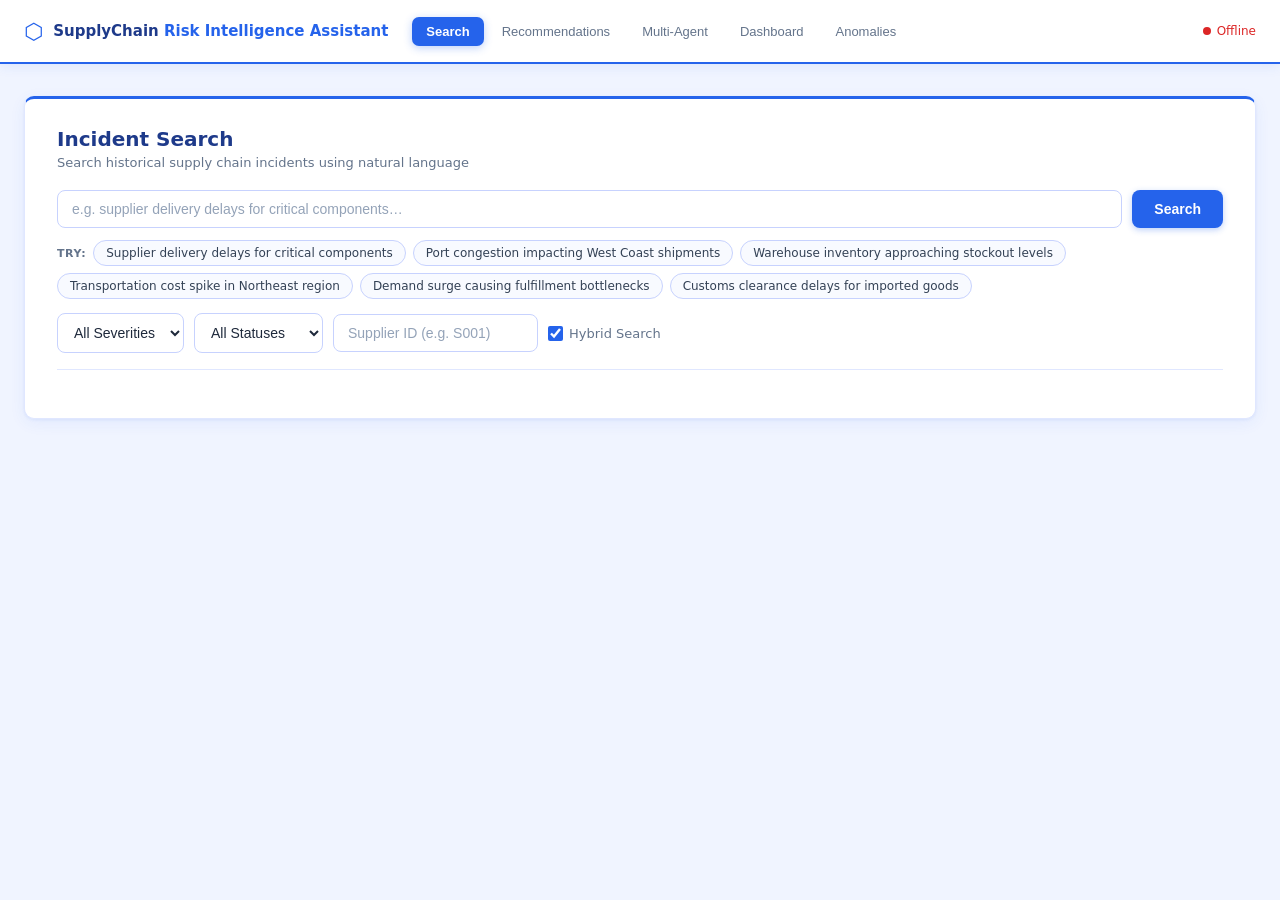
==== commit 748c9515: "Rename to Intelligence Assistant + white-and-blue theme Logo: SupplyChain Risk Intelligence Assistan" ====
--- a/frontend/index.html
+++ b/frontend/index.html
@@ -11,7 +11,7 @@
     <div class="header-inner">
       <div class="logo">
         <span class="logo-icon">⬡</span>
-        <span class="logo-text">SupplyChain <strong>Risk AI</strong></span>
+        <span class="logo-text">SupplyChain <strong>Risk Intelligence Assistant</strong></span>
       </div>
       <nav class="nav-tabs">
         <button class="tab active" data-tab="search">Search</button>
--- a/frontend/styles.css
+++ b/frontend/styles.css
@@ -1,27 +1,46 @@
 :root {
-  --bg:         #0b0f1a;
-  --surface:    #141825;
-  --surface2:   #1a2035;
-  --border:     #252f4a;
-  --border2:    #2e3d5e;
-  --accent:     #4f7fff;
-  --accent-bg:  rgba(79,127,255,.12);
-  --accent2:    #7c5cfc;
-  --accent2-bg: rgba(124,92,252,.12);
-  --success:    #34d399;
-  --success-bg: rgba(52,211,153,.1);
-  --warning:    #fbbf24;
-  --warning-bg: rgba(251,191,36,.1);
-  --danger:     #f87171;
-  --danger-bg:  rgba(248,113,113,.1);
-  --text:       #e2e8f0;
-  --text2:      #c8d3e8;
-  --muted:      #8892a4;
-  --muted-light:#56637a;
+  /* ── Blue & White Palette ─────────────────────────── */
+  --blue-900:   #1e3a8a;
+  --blue-800:   #1e40af;
+  --blue-700:   #1d4ed8;
+  --blue-600:   #2563eb;
+  --blue-500:   #3b82f6;
+  --blue-400:   #60a5fa;
+  --blue-100:   #dbeafe;
+  --blue-50:    #eff6ff;
+
+  /* ── Surface ──────────────────────────────────────── */
+  --bg:         #f0f4ff;
+  --surface:    #ffffff;
+  --surface2:   #f8faff;
+  --border:     #e0e7ff;
+  --border2:    #c7d2fe;
+
+  /* ── Accent ───────────────────────────────────────── */
+  --accent:     var(--blue-600);
+  --accent-bg:  var(--blue-50);
+  --accent2:    #7c3aed;
+  --accent2-bg: #f5f3ff;
+
+  /* ── Semantics ────────────────────────────────────── */
+  --success:    #059669;
+  --success-bg: #ecfdf5;
+  --warning:    #d97706;
+  --warning-bg: #fffbeb;
+  --danger:     #dc2626;
+  --danger-bg:  #fef2f2;
+
+  /* ── Text ─────────────────────────────────────────── */
+  --text:       #1e293b;
+  --text2:      #334155;
+  --muted:      #64748b;
+  --muted-light:#94a3b8;
+
+  /* ── Misc ─────────────────────────────────────────── */
   --radius:     10px;
-  --shadow:     0 4px 24px rgba(0,0,0,.5);
-  --shadow-sm:  0 1px 4px rgba(0,0,0,.35);
-  --shadow-md:  0 8px 32px rgba(0,0,0,.6);
+  --shadow:     0 1px 3px rgba(37,99,235,.08), 0 4px 16px rgba(37,99,235,.07);
+  --shadow-sm:  0 1px 3px rgba(37,99,235,.06);
+  --shadow-md:  0 4px 20px rgba(37,99,235,.14);
 }
 
 * { box-sizing: border-box; margin: 0; padding: 0; }
@@ -33,12 +52,14 @@
   min-height: 100vh;
 }
 
-/* ─── Header ────────────────────────────────────────────────────────────── */
+/* ═══════════════════════════════════════════════
+   HEADER — White with blue accent line
+   ═══════════════════════════════════════════════ */
 .header {
-  background: var(--surface);
-  border-bottom: 1px solid var(--border);
+  background: #ffffff;
+  border-bottom: 2px solid var(--blue-600);
+  box-shadow: 0 2px 12px rgba(37,99,235,.1);
   position: sticky; top: 0; z-index: 100;
-  box-shadow: 0 2px 16px rgba(0,0,0,.45);
 }
 .header-inner {
   max-width: 1280px; margin: 0 auto;
@@ -46,19 +67,23 @@
   display: flex; align-items: center; gap: 24px;
   height: 62px;
 }
-.logo { display: flex; align-items: center; gap: 10px; text-decoration: none; color: var(--text); }
-.logo-icon { font-size: 22px; color: var(--accent); }
-.logo-text { font-size: 16px; font-weight: 600; white-space: nowrap; color: var(--text); }
-.logo-text strong { color: var(--accent); font-weight: 800; }
+.logo { display: flex; align-items: center; gap: 10px; text-decoration: none; }
+.logo-icon { font-size: 22px; color: var(--blue-600); }
+.logo-text { font-size: 15px; font-weight: 600; white-space: nowrap; color: var(--blue-900); }
+.logo-text strong { color: var(--blue-600); font-weight: 800; }
 
 .nav-tabs { display: flex; gap: 4px; flex: 1; }
 .tab {
-  padding: 7px 15px; border: none; border-radius: 7px;
+  padding: 7px 14px; border: none; border-radius: 7px;
   background: transparent; color: var(--muted); cursor: pointer;
-  font-size: 13.5px; font-weight: 500; transition: all .15s;
-}
-.tab:hover { background: var(--surface2); color: var(--text); }
-.tab.active { background: var(--accent); color: #fff; font-weight: 700; }
+  font-size: 13px; font-weight: 500; transition: all .15s;
+}
+.tab:hover { background: var(--blue-50); color: var(--blue-700); }
+.tab.active {
+  background: var(--blue-600); color: #fff;
+  font-weight: 700;
+  box-shadow: 0 2px 8px rgba(37,99,235,.3);
+}
 
 .health-badge {
   display: flex; align-items: center; gap: 6px;
@@ -72,23 +97,30 @@
 .health-badge.err .dot { background: var(--danger); }
 .health-badge.err      { color: var(--danger); }
 
-/* ─── Layout ────────────────────────────────────────────────────────────── */
+/* ═══════════════════════════════════════════════
+   LAYOUT
+   ═══════════════════════════════════════════════ */
 .main { max-width: 1280px; margin: 0 auto; padding: 32px 24px; }
 .tab-content { display: none; }
 .tab-content.active { display: block; }
 
-/* ─── Panel ─────────────────────────────────────────────────────────────── */
+/* ═══════════════════════════════════════════════
+   PANEL
+   ═══════════════════════════════════════════════ */
 .panel {
   background: var(--surface);
   border: 1px solid var(--border);
   border-radius: var(--radius);
   padding: 28px 32px;
   box-shadow: var(--shadow);
-}
-.panel h2 { font-size: 20px; font-weight: 700; margin-bottom: 4px; }
+  border-top: 3px solid var(--blue-600);
+}
+.panel h2 { font-size: 20px; font-weight: 700; margin-bottom: 4px; color: var(--blue-900); }
 .subtitle  { color: var(--muted); font-size: 13px; margin-bottom: 20px; }
 
-/* ─── Form Controls ─────────────────────────────────────────────────────── */
+/* ═══════════════════════════════════════════════
+   FORM CONTROLS
+   ═══════════════════════════════════════════════ */
 .search-row { display: flex; gap: 10px; margin-bottom: 12px; }
 .filter-row {
   display: flex; flex-wrap: wrap; gap: 10px; align-items: center;
@@ -98,42 +130,55 @@
 
 .text-input {
   flex: 1; padding: 10px 14px;
-  background: var(--surface2); border: 1.5px solid var(--border);
+  background: #fff; border: 1.5px solid var(--border2);
   border-radius: 8px; color: var(--text); font-size: 14px;
   outline: none; transition: border-color .15s, box-shadow .15s;
 }
 .text-input:focus {
-  border-color: var(--accent);
-  box-shadow: 0 0 0 3px rgba(79,127,255,.15);
+  border-color: var(--blue-500);
+  box-shadow: 0 0 0 3px rgba(59,130,246,.15);
 }
 .text-input.sm { flex: 0 0 160px; }
 .text-input::placeholder { color: var(--muted-light); }
 
 .select {
   padding: 10px 12px;
-  background: var(--surface2); border: 1.5px solid var(--border);
+  background: #fff; border: 1.5px solid var(--border2);
   border-radius: 8px; color: var(--text); font-size: 14px;
   cursor: pointer; outline: none; transition: border-color .15s;
 }
-.select:focus { border-color: var(--accent); }
+.select:focus { border-color: var(--blue-500); }
 
 .toggle-label {
   display: flex; align-items: center; gap: 6px;
   font-size: 13px; color: var(--muted); cursor: pointer;
 }
-.toggle-label input[type=checkbox] { accent-color: var(--accent); width: 15px; height: 15px; }
+.toggle-label input[type=checkbox] { accent-color: var(--blue-600); width: 15px; height: 15px; }
 
 .btn {
-  padding: 10px 20px; border: none; border-radius: 8px;
-  font-size: 14px; font-weight: 600; cursor: pointer; transition: all .15s;
-  white-space: nowrap;
-}
-.btn.primary  { background: var(--accent); color: #fff; box-shadow: 0 2px 8px rgba(79,127,255,.3); }
-.btn.primary:hover  { background: #3a6de0; box-shadow: 0 4px 14px rgba(79,127,255,.4); }
-.btn.secondary { background: var(--surface2); color: var(--text); border: 1.5px solid var(--border2); }
-.btn.secondary:hover { background: var(--border); border-color: var(--accent); }
-
-/* ─── Sample Queries ────────────────────────────────────────────────────── */
+  padding: 10px 22px; border: none; border-radius: 8px;
+  font-size: 14px; font-weight: 600; cursor: pointer;
+  transition: all .15s; white-space: nowrap;
+}
+.btn.primary {
+  background: var(--blue-600); color: #fff;
+  box-shadow: 0 2px 6px rgba(37,99,235,.3);
+}
+.btn.primary:hover {
+  background: var(--blue-700);
+  box-shadow: 0 3px 10px rgba(37,99,235,.4);
+  transform: translateY(-1px);
+}
+.btn.secondary {
+  background: #fff; color: var(--blue-800);
+  border: 1.5px solid var(--border2);
+  box-shadow: var(--shadow-sm);
+}
+.btn.secondary:hover { background: var(--blue-50); border-color: var(--blue-400); }
+
+/* ═══════════════════════════════════════════════
+   SAMPLE QUERIES
+   ═══════════════════════════════════════════════ */
 .sample-queries {
   display: flex; flex-wrap: wrap; align-items: center; gap: 7px;
   margin-bottom: 14px;
@@ -144,35 +189,38 @@
   flex-shrink: 0;
 }
 .sample-chip {
-  padding: 5px 12px; border: 1px solid var(--border2);
+  padding: 5px 12px; border: 1.5px solid var(--border2);
   border-radius: 20px; background: var(--surface2);
   color: var(--text2); font-size: 12px; cursor: pointer;
-  transition: all .15s; white-space: nowrap;
-  font-family: inherit;
+  transition: all .15s; white-space: nowrap; font-family: inherit;
 }
 .sample-chip:hover {
-  background: var(--accent-bg); border-color: var(--accent);
-  color: var(--accent); transform: translateY(-1px);
+  background: var(--blue-50); border-color: var(--blue-500);
+  color: var(--blue-700); transform: translateY(-1px);
 }
 .sample-chip.active {
-  background: var(--accent); border-color: var(--accent);
+  background: var(--blue-600); border-color: var(--blue-600);
   color: #fff; font-weight: 600;
 }
 
-/* ─── Results Area ──────────────────────────────────────────────────────── */
+/* ═══════════════════════════════════════════════
+   INCIDENT CARDS
+   ═══════════════════════════════════════════════ */
 .results-area { margin-top: 8px; }
 
 .incident-card {
-  background: var(--surface2);
+  background: #fff;
   border: 1px solid var(--border);
+  border-left: 4px solid var(--blue-500);
   border-radius: 9px; padding: 16px 18px;
   margin-bottom: 10px;
-  transition: border-color .15s, box-shadow .15s;
+  transition: all .15s;
   box-shadow: var(--shadow-sm);
 }
 .incident-card:hover {
-  border-color: var(--accent);
-  box-shadow: 0 0 0 1px var(--accent), var(--shadow-sm);
+  border-left-color: var(--blue-700);
+  box-shadow: var(--shadow-md);
+  transform: translateY(-1px);
 }
 
 .incident-header {
@@ -180,108 +228,127 @@
   margin-bottom: 8px;
 }
 .incident-id { font-size: 11px; color: var(--muted); font-family: monospace; }
-.incident-rank { font-size: 11px; color: var(--accent); font-weight: 700; }
+.incident-rank { font-size: 11px; color: var(--blue-600); font-weight: 700; }
 .incident-content { font-size: 13px; line-height: 1.65; margin-bottom: 10px; color: var(--text2); }
 
 .meta-chips { display: flex; flex-wrap: wrap; gap: 6px; }
 .chip {
   display: inline-flex; align-items: center; gap: 4px;
   padding: 3px 9px; border-radius: 20px; font-size: 11px; font-weight: 600;
-  background: var(--surface); border: 1px solid var(--border); color: var(--text2);
-}
-.chip.critical { background: var(--danger-bg);  border-color: rgba(248,113,113,.35); color: var(--danger); }
-.chip.high     { background: var(--warning-bg); border-color: rgba(251,191,36,.35);  color: var(--warning); }
-.chip.medium   { background: var(--accent-bg);  border-color: rgba(79,127,255,.35);  color: var(--accent); }
-.chip.low      { background: var(--success-bg); border-color: rgba(52,211,153,.35);  color: var(--success); }
+  background: var(--surface2); border: 1px solid var(--border2); color: var(--text2);
+}
+.chip.critical { background: var(--danger-bg);  border-color: #fca5a5; color: var(--danger); }
+.chip.high     { background: var(--warning-bg); border-color: #fde68a; color: var(--warning); }
+.chip.medium   { background: var(--blue-50);    border-color: var(--blue-100); color: var(--blue-700); }
+.chip.low      { background: var(--success-bg); border-color: #a7f3d0; color: var(--success); }
 .chip.score    { color: var(--muted); }
 
-/* ─── Risk Score Bars ───────────────────────────────────────────────────── */
+/* ═══════════════════════════════════════════════
+   RISK SCORE BARS
+   ═══════════════════════════════════════════════ */
 .risk-panel {
-  background: var(--surface2);
-  border: 1px solid var(--border);
+  background: var(--blue-50);
+  border: 1.5px solid var(--blue-100);
   border-radius: 9px; padding: 20px; margin-bottom: 16px;
 }
-.risk-panel h3 { font-size: 15px; font-weight: 700; margin-bottom: 14px; }
+.risk-panel h3 { font-size: 15px; font-weight: 700; margin-bottom: 14px; color: var(--blue-900); }
 .risk-row { display: flex; align-items: center; gap: 10px; margin-bottom: 8px; }
 .risk-label { width: 130px; font-size: 12px; color: var(--muted); }
-.risk-bar-wrap { flex: 1; background: var(--border); border-radius: 4px; height: 7px; overflow: hidden; }
+.risk-bar-wrap { flex: 1; background: var(--blue-100); border-radius: 4px; height: 7px; overflow: hidden; }
 .risk-bar { height: 100%; border-radius: 4px; transition: width .5s; }
 .risk-value { width: 40px; text-align: right; font-size: 12px; font-weight: 700; }
 .risk-bar.critical { background: var(--danger); }
 .risk-bar.high     { background: var(--warning); }
-.risk-bar.medium   { background: var(--accent); }
+.risk-bar.medium   { background: var(--blue-500); }
 .risk-bar.low      { background: var(--success); }
 
-/* ─── Recommendations ───────────────────────────────────────────────────── */
+/* ═══════════════════════════════════════════════
+   RECOMMENDATIONS
+   ═══════════════════════════════════════════════ */
 .rec-card {
-  background: var(--surface2); border: 1px solid var(--border);
-  border-left: 3px solid var(--accent2);
+  background: #fff; border: 1px solid var(--border);
+  border-left: 4px solid var(--accent2);
   border-radius: 9px; padding: 16px 18px; margin-bottom: 10px;
+  box-shadow: var(--shadow-sm);
 }
 .rec-priority { font-size: 10px; color: var(--accent2); font-weight: 800; letter-spacing: 1px; text-transform: uppercase; }
-.rec-action { font-size: 14px; font-weight: 600; margin: 5px 0 8px; }
+.rec-action { font-size: 14px; font-weight: 600; margin: 5px 0 8px; color: var(--blue-900); }
 .rec-meta { display: flex; gap: 16px; flex-wrap: wrap; }
 .rec-meta span { font-size: 12px; color: var(--muted); }
-.rec-meta strong { color: var(--text); }
-
-/* ─── Agent Cards ───────────────────────────────────────────────────────── */
+.rec-meta strong { color: var(--text2); }
+
+/* ═══════════════════════════════════════════════
+   AGENT CARDS
+   ═══════════════════════════════════════════════ */
 .agent-card {
-  background: var(--surface2); border: 1px solid var(--border);
+  background: #fff; border: 1px solid var(--border);
+  border-left: 4px solid var(--blue-600);
   border-radius: 9px; padding: 16px 18px; margin-bottom: 12px;
+  box-shadow: var(--shadow-sm);
 }
 .agent-header { display: flex; justify-content: space-between; margin-bottom: 10px; }
-.agent-name { font-size: 14px; font-weight: 700; }
+.agent-name { font-size: 14px; font-weight: 700; color: var(--blue-900); }
 .agent-score { font-size: 14px; font-weight: 800; }
-.agent-card.escalated { border-color: rgba(248,113,113,.4); background: rgba(248,113,113,.05); }
+.agent-card.escalated { border-left-color: var(--danger); background: var(--danger-bg); }
 .escalation-badge {
   display: inline-block; padding: 3px 10px; border-radius: 6px;
   background: var(--danger-bg); color: var(--danger);
   font-size: 11px; font-weight: 700; margin-bottom: 8px;
-  border: 1px solid rgba(248,113,113,.3);
+  border: 1px solid #fca5a5;
 }
 .list-items { padding-left: 18px; }
-.list-items li { font-size: 13px; color: var(--muted); margin-bottom: 5px; line-height: 1.5; }
-
-/* ─── Dashboard Grid ────────────────────────────────────────────────────── */
+.list-items li { font-size: 13px; color: var(--text2); margin-bottom: 5px; line-height: 1.5; }
+
+/* ═══════════════════════════════════════════════
+   DASHBOARD
+   ═══════════════════════════════════════════════ */
 .dash-grid {
   display: grid; grid-template-columns: repeat(auto-fill, minmax(200px, 1fr));
   gap: 14px; margin-bottom: 20px;
 }
 .dash-stat {
-  background: var(--surface2); border: 1px solid var(--border);
+  background: #fff; border: 1px solid var(--border);
+  border-top: 3px solid var(--blue-600);
   border-radius: 9px; padding: 20px; text-align: center;
-  box-shadow: var(--shadow-sm); transition: border-color .15s;
-}
-.dash-stat:hover { border-color: var(--accent); }
-.dash-stat .stat-val { font-size: 30px; font-weight: 800; color: var(--accent); }
+  box-shadow: var(--shadow-sm); transition: box-shadow .15s;
+}
+.dash-stat:hover { box-shadow: var(--shadow-md); }
+.dash-stat .stat-val { font-size: 30px; font-weight: 800; color: var(--blue-700); }
 .dash-stat .stat-label { font-size: 12px; color: var(--muted); margin-top: 6px; font-weight: 500; }
+.dash-stat.danger  { border-top-color: var(--danger); }
 .dash-stat.danger  .stat-val { color: var(--danger); }
+.dash-stat.warning { border-top-color: var(--warning); }
 .dash-stat.warning .stat-val { color: var(--warning); }
+.dash-stat.success { border-top-color: var(--success); }
 .dash-stat.success .stat-val { color: var(--success); }
 
 .section-title {
-  font-size: 11px; font-weight: 700; color: var(--muted);
+  font-size: 11px; font-weight: 700; color: var(--blue-800);
   text-transform: uppercase; letter-spacing: .8px; margin: 22px 0 10px;
+  border-left: 3px solid var(--blue-500); padding-left: 8px;
 }
 .tag-list { display: flex; flex-wrap: wrap; gap: 8px; margin-bottom: 16px; }
 .tag {
   padding: 4px 10px; border-radius: 6px;
-  background: var(--surface2); border: 1px solid var(--border);
-  font-size: 12px; color: var(--text2);
-}
-
-/* ─── Anomalies ─────────────────────────────────────────────────────────── */
+  background: var(--blue-50); border: 1px solid var(--blue-100);
+  font-size: 12px; color: var(--blue-700);
+}
+
+/* ═══════════════════════════════════════════════
+   ANOMALIES
+   ═══════════════════════════════════════════════ */
 .anomaly-card {
-  background: var(--surface2); border: 1px solid rgba(248,113,113,.25);
+  background: #fff; border: 1px solid var(--border);
+  border-left: 4px solid var(--danger);
   border-radius: 9px; padding: 14px 16px; margin-bottom: 10px;
+  box-shadow: var(--shadow-sm);
 }
 .anomaly-score { float: right; font-size: 12px; font-weight: 800; color: var(--danger); }
 .anomaly-desc { font-size: 13px; margin-bottom: 8px; color: var(--text2); }
 .anomaly-features { display: flex; flex-wrap: wrap; gap: 6px; }
 .anomaly-feature {
   font-size: 11px; padding: 3px 9px; border-radius: 20px;
-  background: var(--danger-bg); color: var(--danger);
-  border: 1px solid rgba(248,113,113,.25);
+  background: var(--danger-bg); color: var(--danger); border: 1px solid #fca5a5;
 }
 
 .insight-item {
@@ -289,45 +356,52 @@
   padding: 11px 0; border-bottom: 1px solid var(--border);
 }
 .insight-icon { font-size: 16px; flex-shrink: 0; }
-.insight-text { font-size: 13px; color: var(--muted); line-height: 1.55; }
-
-/* ─── Summary / Escalation ──────────────────────────────────────────────── */
+.insight-text { font-size: 13px; color: var(--text2); line-height: 1.55; }
+
+/* ═══════════════════════════════════════════════
+   SUMMARY / ESCALATION
+   ═══════════════════════════════════════════════ */
 .summary-box {
-  background: linear-gradient(135deg, var(--accent-bg), var(--accent2-bg));
-  border: 1px solid rgba(79,127,255,.2); border-radius: 9px;
-  padding: 14px 18px; font-size: 13px; line-height: 1.7; margin-bottom: 16px;
+  background: var(--blue-50); border: 1.5px solid var(--blue-100);
+  border-left: 4px solid var(--blue-600);
+  border-radius: 9px; padding: 14px 18px;
+  font-size: 13px; line-height: 1.7; margin-bottom: 16px; color: var(--text2);
 }
 
 .escalation-chain { margin-top: 14px; }
 .escalation-item {
   display: flex; align-items: flex-start; gap: 8px;
   padding: 9px 12px; background: var(--danger-bg);
-  border: 1px solid rgba(248,113,113,.2); border-radius: 7px; margin-bottom: 6px;
+  border: 1px solid #fca5a5; border-radius: 7px; margin-bottom: 6px;
   font-size: 12px; color: var(--danger); font-weight: 500;
 }
 
-/* ─── Spinner ───────────────────────────────────────────────────────────── */
+/* ═══════════════════════════════════════════════
+   SPINNER
+   ═══════════════════════════════════════════════ */
 .spinner {
   position: fixed; inset: 0; display: flex; flex-direction: column;
   align-items: center; justify-content: center;
-  background: rgba(11,15,26,.8); backdrop-filter: blur(4px); z-index: 9999;
+  background: rgba(240,244,255,.88); backdrop-filter: blur(4px); z-index: 9999;
 }
 .spinner.hidden { display: none; }
 .spinner-ring {
   width: 48px; height: 48px;
-  border: 4px solid var(--border2);
-  border-top-color: var(--accent);
+  border: 4px solid var(--blue-100);
+  border-top-color: var(--blue-600);
   border-radius: 50%; animation: spin 0.7s linear infinite;
 }
 @keyframes spin { to { transform: rotate(360deg); } }
 .spinner p { margin-top: 12px; font-size: 14px; color: var(--muted); font-weight: 500; }
 
-/* ─── Empty / Error ─────────────────────────────────────────────────────── */
+/* ═══════════════════════════════════════════════
+   EMPTY / ERROR
+   ═══════════════════════════════════════════════ */
 .empty-state { text-align: center; padding: 40px 0; color: var(--muted-light); }
 .empty-state .icon { font-size: 36px; margin-bottom: 10px; }
 .error-box {
-  background: var(--danger-bg); border: 1.5px solid rgba(248,113,113,.3);
-  border-left: 3px solid var(--danger);
+  background: var(--danger-bg); border: 1.5px solid #fca5a5;
+  border-left: 4px solid var(--danger);
   border-radius: 9px; padding: 14px 18px;
   color: var(--danger); font-size: 13px; line-height: 1.6;
 }
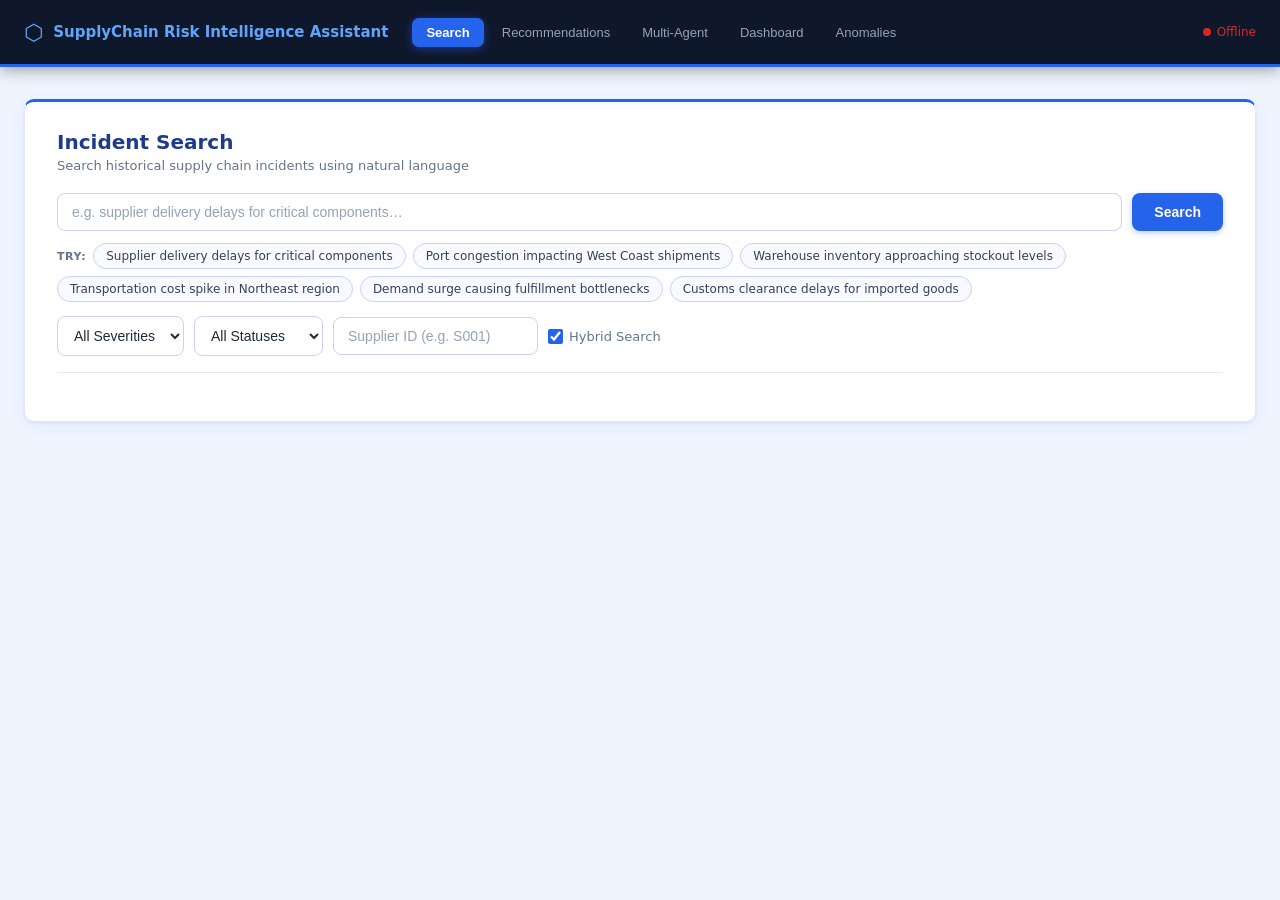
==== commit 49485dbb: "Make SupplyChain bold blue matching Risk Intelligence Assistant" ====
--- a/frontend/index.html
+++ b/frontend/index.html
@@ -11,7 +11,7 @@
     <div class="header-inner">
       <div class="logo">
         <span class="logo-icon">⬡</span>
-        <span class="logo-text">SupplyChain <strong>Risk Intelligence Assistant</strong></span>
+        <span class="logo-text"><strong>SupplyChain</strong> <strong>Risk Intelligence Assistant</strong></span>
       </div>
       <nav class="nav-tabs">
         <button class="tab active" data-tab="search">Search</button>
--- a/frontend/styles.css
+++ b/frontend/styles.css
@@ -53,44 +53,44 @@
 }
 
 /* ═══════════════════════════════════════════════
-   HEADER — White with blue accent line
+   HEADER — Dark theme with blue accent line
    ═══════════════════════════════════════════════ */
 .header {
-  background: #ffffff;
-  border-bottom: 2px solid var(--blue-600);
-  box-shadow: 0 2px 12px rgba(37,99,235,.1);
+  background: #0f172a;
+  border-bottom: 3px solid var(--blue-600);
+  box-shadow: 0 2px 16px rgba(0,0,0,.4);
   position: sticky; top: 0; z-index: 100;
 }
 .header-inner {
   max-width: 1280px; margin: 0 auto;
   padding: 0 24px;
   display: flex; align-items: center; gap: 24px;
-  height: 62px;
+  height: 64px;
 }
 .logo { display: flex; align-items: center; gap: 10px; text-decoration: none; }
-.logo-icon { font-size: 22px; color: var(--blue-600); }
-.logo-text { font-size: 15px; font-weight: 600; white-space: nowrap; color: var(--blue-900); }
-.logo-text strong { color: var(--blue-600); font-weight: 800; }
+.logo-icon { font-size: 22px; color: var(--blue-400); }
+.logo-text { font-size: 15px; font-weight: 600; white-space: nowrap; color: #e2e8f0; }
+.logo-text strong { color: var(--blue-400); font-weight: 800; }
 
 .nav-tabs { display: flex; gap: 4px; flex: 1; }
 .tab {
   padding: 7px 14px; border: none; border-radius: 7px;
-  background: transparent; color: var(--muted); cursor: pointer;
+  background: transparent; color: #94a3b8; cursor: pointer;
   font-size: 13px; font-weight: 500; transition: all .15s;
 }
-.tab:hover { background: var(--blue-50); color: var(--blue-700); }
+.tab:hover { background: rgba(255,255,255,.08); color: #e2e8f0; }
 .tab.active {
   background: var(--blue-600); color: #fff;
   font-weight: 700;
-  box-shadow: 0 2px 8px rgba(37,99,235,.3);
+  box-shadow: 0 2px 10px rgba(37,99,235,.5);
 }
 
 .health-badge {
   display: flex; align-items: center; gap: 6px;
-  font-size: 12px; color: var(--muted); white-space: nowrap;
+  font-size: 12px; color: #64748b; white-space: nowrap;
 }
 .health-badge .dot {
-  width: 8px; height: 8px; border-radius: 50%; background: var(--muted-light);
+  width: 8px; height: 8px; border-radius: 50%; background: #475569;
 }
 .health-badge.ok .dot  { background: var(--success); }
 .health-badge.ok       { color: var(--success); }
